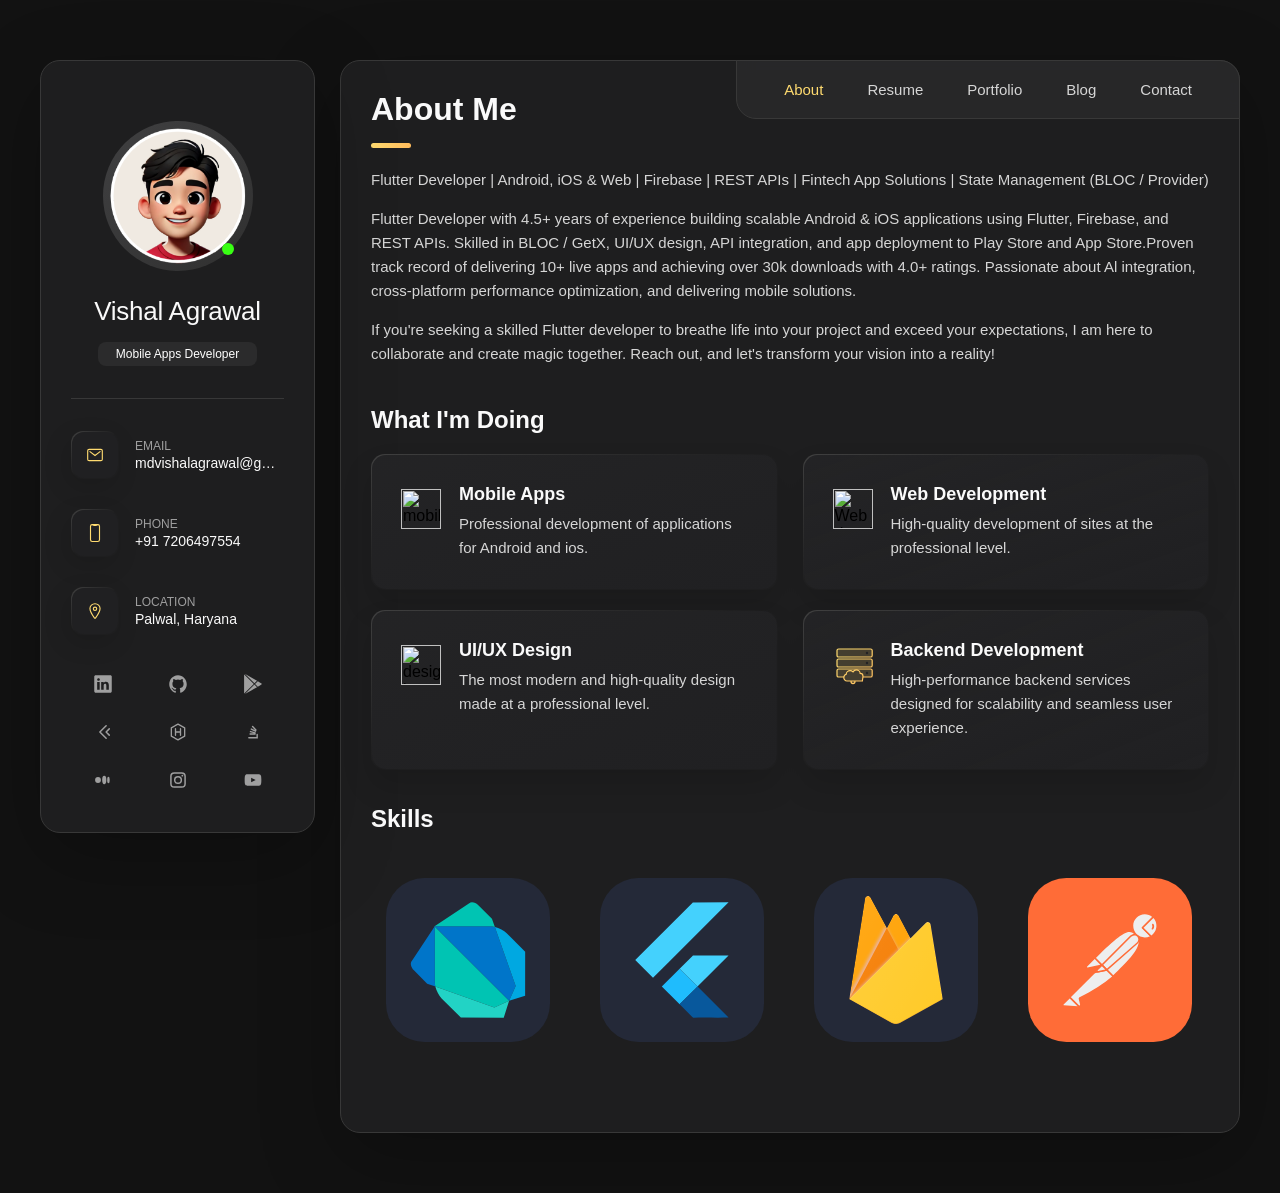
==== index.html @ 82862897 "first commit" ====
<html lang="en">
   <head>
      <meta charset="UTF-8">
      <link rel="icon" type="image/png" href="./assets/images/my-avatar.png">
      <meta name="viewport" content="width=device-width, initial-scale=1.0">
      <title>Aakash's Personal Portfolio</title>
      <script type="module" crossorigin="" src="./assets/index-DvMZjxsJ.js"></script>
      <link rel="stylesheet" crossorigin="" href="./assets/index-D-4-gm_i.css">
   </head>
   <body>
      <div id="app">
         <main>
            <aside class="sidebar " data-sidebar="true">
               <div class="sidebar-info">
                  <a href="/assets/images/vishu.png" target="_blank" rel="noopener noreferrer" title="Click me!">
                     <figure class="avatar-box"><img alt="Vishal Agrawal" width="80" src="/assets/images/my-avatar.png"><span class="active-status" title="Available for work!"></span></figure>
                  </a>
                  <div class="info-content">
                     <h1 class="name" title="Vishal Agrawal">Vishal Agrawal</h1>
                     <p class="title">Mobile Apps Developer</p>
                  </div>
                  <button class="info_more-btn" data-sidebar-btn="true">
                     <span>Show Contacts</span>
                     <svg stroke="currentColor" fill="currentColor" stroke-width="0" viewBox="0 0 512 512" height="1em" width="1em" xmlns="http://www.w3.org/2000/svg">
                        <path fill="none" stroke-linecap="round" stroke-linejoin="round" stroke-width="48" d="m112 184 144 144 144-144"></path>
                     </svg>
                  </button>
               </div>
               <div class="sidebar-info_more">
                  <div class="separator"></div>
                  <ul class="contacts-list">
                     <li class="contact-item">
                        <div class="icon-box">
                           <svg stroke="currentColor" fill="currentColor" stroke-width="0" viewBox="0 0 512 512" height="1em" width="1em" xmlns="http://www.w3.org/2000/svg">
                              <rect width="416" height="320" x="48" y="96" fill="none" stroke-linecap="round" stroke-linejoin="round" stroke-width="32" rx="40" ry="40"></rect>
                              <path fill="none" stroke-linecap="round" stroke-linejoin="round" stroke-width="32" d="m112 160 144 112 144-112"></path>
                           </svg>
                        </div>
                        <div class="contact-info">
                           <p class="contact-title">Email</p>
                           <a href="mailto:mdvishalagrawal@gmail.com" class="contact-link">mdvishalagrawal@gmail.com</a>
                        </div>
                     </li>
                     <li class="contact-item">
                        <div class="icon-box">
                           <svg stroke="currentColor" fill="currentColor" stroke-width="0" viewBox="0 0 512 512" height="1em" width="1em" xmlns="http://www.w3.org/2000/svg">
                              <rect width="256" height="480" x="128" y="16" fill="none" stroke-linecap="round" stroke-linejoin="round" stroke-width="32" rx="48" ry="48"></rect>
                              <path fill="none" stroke-linecap="round" stroke-linejoin="round" stroke-width="32" d="M176 16h24a8 8 0 0 1 8 8h0a16 16 0 0 0 16 16h64a16 16 0 0 0 16-16h0a8 8 0 0 1 8-8h24"></path>
                           </svg>
                        </div>
                        <div class="contact-info">
                           <p class="contact-title">Phone</p>
                           <a href="https://wa.me/917206497554" target="_blank" class="contact-link">+91 7206497554</a>
                        </div>
                     </li>
                     <li class="contact-item">
                        <div class="icon-box">
                           <svg stroke="currentColor" fill="currentColor" stroke-width="0" viewBox="0 0 512 512" height="1em" width="1em" xmlns="http://www.w3.org/2000/svg">
                              <path fill="none" stroke-linecap="round" stroke-linejoin="round" stroke-width="32" d="M256 48c-79.5 0-144 61.39-144 137 0 87 96 224.87 131.25 272.49a15.77 15.77 0 0 0 25.5 0C304 409.89 400 272.07 400 185c0-75.61-64.5-137-144-137z"></path>
                              <circle cx="256" cy="192" r="48" fill="none" stroke-linecap="round" stroke-linejoin="round" stroke-width="32"></circle>
                           </svg>
                        </div>
                        <div class="contact-info">
                           <p class="contact-title">Location</p>
                           <a href="https://www.google.com/maps/place/Palwal,+Haryana" target="_blank" class="contact-link">Palwal, Haryana</a>
                        </div>
                     </li>
                  </ul>
                  <div class="separator"></div>
                  <ul class="social-list">
                     <li class="social-item">
                        <a href="https://www.linkedin.com/in/vishalagrawal246/" target="_blank" class="social-link" aria-label="LinkedIn">
                           <svg stroke="currentColor" fill="currentColor" stroke-width="0" viewBox="0 0 512 512" height="1em" width="1em" xmlns="http://www.w3.org/2000/svg">
                              <path d="M444.17 32H70.28C49.85 32 32 46.7 32 66.89v374.72C32 461.91 49.85 480 70.28 480h373.78c20.54 0 35.94-18.21 35.94-38.39V66.89C480.12 46.7 464.6 32 444.17 32zm-273.3 373.43h-64.18V205.88h64.18zM141 175.54h-.46c-20.54 0-33.84-15.29-33.84-34.43 0-19.49 13.65-34.42 34.65-34.42s33.85 14.82 34.31 34.42c-.01 19.14-13.31 34.43-34.66 34.43zm264.43 229.89h-64.18V296.32c0-26.14-9.34-44-32.56-44-17.74 0-28.24 12-32.91 23.69-1.75 4.2-2.22 9.92-2.22 15.76v113.66h-64.18V205.88h64.18v27.77c9.34-13.3 23.93-32.44 57.88-32.44 42.13 0 74 27.77 74 87.64z"></path>
                           </svg>
                        </a>
                     </li>
                     <li class="social-item">
                        <a href="https://github.com/vishalagrawal246" target="_blank" class="social-link" aria-label="GitHub">
                           <svg stroke="currentColor" fill="currentColor" stroke-width="0" viewBox="0 0 512 512" height="1em" width="1em" xmlns="http://www.w3.org/2000/svg">
                              <path d="M256 32C132.3 32 32 134.9 32 261.7c0 101.5 64.2 187.5 153.2 217.9a17.56 17.56 0 0 0 3.8.4c8.3 0 11.5-6.1 11.5-11.4 0-5.5-.2-19.9-.3-39.1a102.4 102.4 0 0 1-22.6 2.7c-43.1 0-52.9-33.5-52.9-33.5-10.2-26.5-24.9-33.6-24.9-33.6-19.5-13.7-.1-14.1 1.4-14.1h.1c22.5 2 34.3 23.8 34.3 23.8 11.2 19.6 26.2 25.1 39.6 25.1a63 63 0 0 0 25.6-6c2-14.8 7.8-24.9 14.2-30.7-49.7-5.8-102-25.5-102-113.5 0-25.1 8.7-45.6 23-61.6-2.3-5.8-10-29.2 2.2-60.8a18.64 18.64 0 0 1 5-.5c8.1 0 26.4 3.1 56.6 24.1a208.21 208.21 0 0 1 112.2 0c30.2-21 48.5-24.1 56.6-24.1a18.64 18.64 0 0 1 5 .5c12.2 31.6 4.5 55 2.2 60.8 14.3 16.1 23 36.6 23 61.6 0 88.2-52.4 107.6-102.3 113.3 8 7.1 15.2 21.1 15.2 42.5 0 30.7-.3 55.5-.3 63 0 5.4 3.1 11.5 11.4 11.5a19.35 19.35 0 0 0 4-.4C415.9 449.2 480 363.1 480 261.7 480 134.9 379.7 32 256 32z"></path>
                           </svg>
                        </a>
                     </li>
                     <li class="social-item">
                        <a href="https://play.google.com/store/apps/dev?id=5155303935666217732" target="_blank" class="social-link" aria-label="Play Console">
                           <svg stroke="currentColor" fill="currentColor" stroke-width="0" viewBox="5 2 41 46" height="1em" width="1em" xmlns="http://www.w3.org/2000/svg">
                              <path d="M 7.125 2 L 28.78125 23.5 L 34.71875 17.5625 L 8.46875 2.40625 C 8.03125 2.152344 7.5625 2.011719 7.125 2 Z M 5.3125 3 C 5.117188 3.347656 5 3.757813 5 4.21875 L 5 46 C 5 46.335938 5.070313 46.636719 5.1875 46.90625 L 27.34375 24.90625 Z M 36.53125 18.59375 L 30.1875 24.90625 L 36.53125 31.1875 L 44.28125 26.75 C 45.382813 26.113281 45.539063 25.304688 45.53125 24.875 C 45.519531 24.164063 45.070313 23.5 44.3125 23.09375 C 43.652344 22.738281 38.75 19.882813 36.53125 18.59375 Z M 28.78125 26.3125 L 6.9375 47.96875 C 7.300781 47.949219 7.695313 47.871094 8.0625 47.65625 C 8.917969 47.160156 26.21875 37.15625 26.21875 37.15625 L 34.75 32.25 Z"></path>
                           </svg>
                        </a>
                     </li>
                     <li class="social-item">
                        <a href="https://leetcode.com/u/kaka1996/" target="_blank" class="social-link" aria-label="LeetCode">
                           <svg stroke="currentColor" fill="none" stroke-width="1.8" viewBox="0 0 24 24" height="1em" width="1em" xmlns="http://www.w3.org/2000/svg">
                              <path d="M15.75 4.5 8.25 12l7.5 7.5" stroke-linecap="round" stroke-linejoin="round"></path>
                              <path d="M19.5 8.25 15.75 12l3.75 3.75" stroke-linecap="round" stroke-linejoin="round"></path>
                           </svg>
                        </a>
                     </li>
                     <li class="social-item">
                        <a href="https://www.hackerrank.com/profile/kaka1996" target="_blank" class="social-link" aria-label="HackerRank">
                           <svg stroke="currentColor" fill="none" stroke-width="1.6" viewBox="0 0 24 24" height="1em" width="1em" xmlns="http://www.w3.org/2000/svg">
                              <path d="M12 2.5 4 7v10l8 4.5 8-4.5V7L12 2.5Z" stroke-linejoin="round"></path>
                              <path d="M9 8v8M15 8v8M9 12h6" stroke-linecap="round"></path>
                           </svg>
                        </a>
                     </li>
                     <li class="social-item">
                        <a href="https://stackoverflow.com/users/9194671/vishal-agrawal" target="_blank" class="social-link" aria-label="Stack Overflow">
                           <svg stroke="currentColor" fill="none" stroke-width="1.7" viewBox="0 0 24 24" height="1em" width="1em" xmlns="http://www.w3.org/2000/svg">
                              <path d="M7 19h10v-4M8.5 14.5h6M9 11.5l5.5 1.5M10 8.5l5 2.5M11.5 5.5l4 4" stroke-linecap="round"></path>
                           </svg>
                        </a>
                     </li>
                     <li class="social-item">
                        <a href="https://medium.com/@vishuapps" target="_blank" class="social-link" aria-label="Medium">
                           <svg stroke="currentColor" fill="currentColor" stroke-width="0" viewBox="0 0 24 24" height="1em" width="1em" xmlns="http://www.w3.org/2000/svg">
                              <circle cx="6" cy="12" r="3.5"></circle>
                              <ellipse cx="13.5" cy="12" rx="2.5" ry="5"></ellipse>
                              <ellipse cx="18.5" cy="12" rx="1.5" ry="4"></ellipse>
                           </svg>
                        </a>
                     </li>
                     <li class="social-item">
                        <a href="https://www.instagram.com/vishu_apps/" target="_blank" class="social-link" aria-label="Instagram">
                           <svg stroke="currentColor" fill="none" stroke-width="1.8" viewBox="0 0 24 24" height="1em" width="1em" xmlns="http://www.w3.org/2000/svg">
                              <rect x="3.5" y="3.5" width="17" height="17" rx="4"></rect>
                              <circle cx="12" cy="12" r="4"></circle>
                              <circle cx="17.2" cy="6.8" r="1.1" fill="currentColor" stroke="none"></circle>
                           </svg>
                        </a>
                     </li>
                     <li class="social-item">
                        <a href="https://www.youtube.com/@vishuapps" target="_blank" class="social-link" aria-label="YouTube">
                           <svg stroke="currentColor" fill="currentColor" stroke-width="0" viewBox="0 0 24 24" height="1em" width="1em" xmlns="http://www.w3.org/2000/svg">
                              <path d="M21.8 8s-.2-1.4-.8-2c-.8-.8-1.7-.8-2.1-.9C15.6 5 12 5 12 5s-3.6 0-6.9.1c-.4 0-1.3.1-2.1.9-.6.6-.8 2-.8 2S2 9.6 2 11.2v1.6C2 14.4 2.2 16 2.2 16s.2 1.4.8 2c.8.8 1.9.8 2.4.9 1.7.2 6.6.1 6.6.1s3.6 0 6.9-.1c.4 0 1.3-.1 2.1-.9.6-.6.8-2 .8-2s.2-1.6.2-3.2v-1.6C22 9.6 21.8 8 21.8 8zM9.75 14.7V9.3l5.5 2.7-5.5 2.7z"></path>
                           </svg>
                        </a>
                     </li>
                  </ul>
                  
               </div>
            </aside>
            <div class="main-content">
               <nav class="navbar">
                  <ul class="navbar-list">
                     <li class="navbar-item"><button class="navbar-link active" data-nav-link="true">About</button></li>
                     <li class="navbar-item"><button class="navbar-link " data-nav-link="true">Resume</button></li>
                     <li class="navbar-item"><button class="navbar-link " data-nav-link="true">Portfolio</button></li>
                     <li class="navbar-item"><button class="navbar-link " data-nav-link="true">Blog</button></li>
                     <li class="navbar-item"><button class="navbar-link " data-nav-link="true">Contact</button></li>
                  </ul>
               </nav>
               <article class="about active" data-page="about">
                  <header>
                     <h2 class="h2 article-title">About me</h2>
                  </header>
                  <section class="about-text">
                     <p>Flutter Developer | Android, iOS & Web | Firebase | REST APIs | Fintech App Solutions | State Management (BLOC / Provider)</p>
                     <p>Flutter Developer with 4.5+ years of experience building scalable Android & iOS applications using Flutter, Firebase, and REST APIs. Skilled in BLOC / GetX, UI/UX design, API integration, and app deployment to Play Store and App Store.Proven track record of delivering 10+ live apps and achieving over 30k downloads with 4.0+ ratings. Passionate about Al integration, cross-platform performance optimization, and delivering mobile solutions.</p>
                     <p>If you're seeking a skilled Flutter developer to breathe life into your project and exceed your expectations, I am here to collaborate and create magic together. Reach out, and let's transform your vision into a reality!</p>
                  </section>
                  <section class="service">
                     <h3 class="h3 service-title">What i'm doing</h3>
                     <ul class="service-list">
                        <li class="service-item">
                           <div class="service-icon-box"><img alt="mobile app icon" width="40" src="/assets/images/icon-app.svg"></div>
                           <div class="service-content-box">
                              <h4 class="h4 service-item-title">Mobile Apps</h4>
                              <p class="service-item-text">Professional development of applications for Android and ios.</p>
                           </div>
                        </li>
                        <li class="service-item">
                           <div class="service-icon-box"><img alt="Web development icon" width="40" src="/assets/images/icon-dev.svg"></div>
                           <div class="service-content-box">
                              <h4 class="h4 service-item-title">Web development</h4>
                              <p class="service-item-text">High-quality development of sites at the professional level.</p>
                           </div>
                        </li>
                        <li class="service-item">
                           <div class="service-icon-box"><img alt="design icon" width="40" src="/assets/images/icon-design.svg"></div>
                           <div class="service-content-box">
                              <h4 class="h4 service-item-title">UI/UX Design</h4>
                              <p class="service-item-text">The most modern and high-quality design made at a professional level.</p>
                           </div>
                        </li>
                        <li class="service-item">
                           <div class="service-icon-box"><img alt="camera icon" width="40" src="/assets/images/icon-backend.svg"></div>
                           <div class="service-content-box">
                              <h4 class="h4 service-item-title">Backend Development</h4>
                              <p class="service-item-text">High-performance backend services designed for scalability and seamless user experience.</p>
                           </div>
                        </li>
                     </ul>
                  </section>
                  <section class="clients">
                     <h3 class="h3 clients-title">Skills</h3>
                     <ul class="clients-list has-scrollbar">
                        <li class="clients-item"><a href="https://dart.dev/" target="_blank"><img alt="client logo" src="/assets/skills/Dart.svg" style="filter: none;"></a></li>
                        <li class="clients-item"><a href="https://flutter.dev/" target="_blank"><img alt="client logo" src="/assets/skills/Flutter.svg"></a></li>
                        <li class="clients-item"><a href="https://firebase.google.com/" target="_blank"><img alt="client logo" src="/assets/skills/Firebase.svg"></a></li>
                        <li class="clients-item"><a href="https://www.postman.com/" target="_blank"><img alt="client logo" src="/assets/skills/Postman.svg"></a></li>
                        <li class="clients-item"><a href="https://www.figma.com/" target="_blank"><img alt="client logo" src="/assets/skills/Figma.svg"></a></li>
                        <li class="clients-item"><a href="https://developer.android.com/studio" target="_blank"><img alt="client logo" src="/assets/skills/AndroidStudio.svg"></a></li>
                        <li class="clients-item"><a href="https://developer.apple.com/xcode/" target="_blank"><img alt="client logo" src="/assets/skills/Xcode.svg"></a></li>
                     </ul>
                  </section>
               </article>
               <article class="resume " data-page="resume">
                  <header>
                     <h2 class="h2 article-title">Resume</h2>
                  </header>
                  <section class="timeline">
                     <div class="title-wrapper">
                        <div class="icon-box">
                           <svg stroke="currentColor" fill="currentColor" stroke-width="0" viewBox="0 0 512 512" height="1em" width="1em" xmlns="http://www.w3.org/2000/svg">
                              <path fill="none" stroke-linecap="round" stroke-linejoin="round" stroke-width="32" d="M256 160c16-63.16 76.43-95.41 208-96a15.94 15.94 0 0 1 16 16v288a16 16 0 0 1-16 16c-128 0-177.45 25.81-208 64-30.37-38-80-64-208-64-9.88 0-16-8.05-16-17.93V80a15.94 15.94 0 0 1 16-16c131.57.59 192 32.84 208 96zm0 0v288"></path>
                           </svg>
                        </div>
                        <h3 class="h3">Education</h3>
                     </div>
                     <ol class="timeline-list">
                        <li class="timeline-item">
                           <h4 class="h4 timeline-item-title">Nihareeka College of Management and Information Technology</h4>
                           <p class="timeline-text">Bachelor of Science in Computer Science and Information Technology (B.Sc. CSIT)</p>
                           <span>2017 — 2021</span>
                        </li>
                        <li class="timeline-item">
                           <h4 class="h4 timeline-item-title">Greenland International College</h4>
                           <p class="timeline-text">+2 Science</p>
                           <span>2015 — 2017</span>
                        </li>
                     </ol>
                  </section>
                  <section class="timeline">
                     <div class="title-wrapper">
                        <div class="icon-box">
                           <svg stroke="currentColor" fill="currentColor" stroke-width="0" viewBox="0 0 512 512" height="1em" width="1em" xmlns="http://www.w3.org/2000/svg">
                              <path fill="none" stroke-linecap="round" stroke-linejoin="round" stroke-width="32" d="M256 160c16-63.16 76.43-95.41 208-96a15.94 15.94 0 0 1 16 16v288a16 16 0 0 1-16 16c-128 0-177.45 25.81-208 64-30.37-38-80-64-208-64-9.88 0-16-8.05-16-17.93V80a15.94 15.94 0 0 1 16-16c131.57.59 192 32.84 208 96zm0 0v288"></path>
                           </svg>
                        </div>
                        <h3 class="h3">Experience</h3>
                     </div>
                     <ol class="timeline-list">
                        <li class="timeline-item">
                           <h4 class="h4 timeline-item-title">Flutter Developer</h4>
                           <p class="timeline-text">Adzen Tech Pvt. Ltd</p>
                           <span data-start-date="2025-02-01" data-end-date="present">Feb, 2025 — Present &nbsp; • <span class="duration">1 yr 1 mo</span></span>
                           <p class="timeline-text"><i>Palwal, Haryana</i></p>
                           <ul class="timeline-text">
                              <li>Responsible for designing and developing mobile applications using Flutter.</li>
                           </ul>
                        </li>
                        <li class="timeline-item">
                           <h4 class="h4 timeline-item-title">Mid-Level Flutter Developer</h4>
                           <p class="timeline-text">Tokma Technologies</p>
                           <span data-start-date="2024-08-01" data-end-date="2025-02-01">Aug, 2024 — Feb, 2025 &nbsp; • <span class="duration">6 mo</span></span>
                           <p class="timeline-text"><i>Palwal, Haryana</i></p>
                           <ul class="timeline-text">
                              <li>Developed new features and implemented UI designs into code using Flutter.</li>
                              <li>Designed and created custom e-form features including scrolling features and data entries.</li>
                              <li>Integrated Google and Facebook sign-in for user authentication.</li>
                              <li>Designed dynamic functionalities using the BLOC design pattern.</li>
                              <li>Integrated APIs for seamless data communication and backend functionality.</li>
                              <li>Implemented payment gateway integration like Khalti for secure transactions.</li>
                              <li>Collaborated with other developers and backend team to deliver features.</li>
                              <li>Participated in team meetings to discuss new features and project updates.</li>
                              <li>Ensured smooth functionality and user-friendly experiences throughout the app.</li>
                              <li>Performed code review and deployed the app in Playstore and Appstore.</li>
                           </ul>
                        </li>
                        <li class="timeline-item">
                           <h4 class="h4 timeline-item-title">Flutter Developer</h4>
                           <p class="timeline-text">Inflancer Technology</p>
                           <span data-start-date="2022-10-01" data-end-date="2024-08-01">Oct, 2022 — Aug, 2024 &nbsp; • <span class="duration">1 yr 10 mo</span></span>
                           <p class="timeline-text"><i>Palwal, Haryana</i></p>
                           <ul class="timeline-text">
                              <li>Developed new features and transformed UI designs into fully functional user interfaces.</li>
                              <li>Integrated payment solution like eSewa, for secure and seamless transactions.</li>
                              <li>Optimized application performance to ensure a smooth and engaging user experience.</li>
                              <li>Supported other team members initiatives by developing solutions to common problems and sharing those solutions.</li>
                              <li>Identified and resolved bugs, improving app stability and performance.</li>
                              <li>Wrote clean, maintainable, and testable code following best practices.</li>
                              <li>Utilization of latest version of support libraries to ensure backend compatibility.</li>
                              <li>Integrated payment solution like eSewa, for secure and seamless transactions.</li>
                              <li>Collaborated with backend developers, designers, and cross-functional teams to deliver scalable, high-quality solutions.</li>
                              <li>Performed code review and deployed the app in Playstore and Appstore.</li>
                           </ul>
                        </li>
                        <li class="timeline-item">
                           <h4 class="h4 timeline-item-title">Flutter Developer Intern</h4>
                           <p class="timeline-text">YAJ Tech Pvt. Ltd</p>
                           <span data-start-date="2022-05-01" data-end-date="2022-09-01">May, 2022 — Sep, 2022 &nbsp; • <span class="duration">4 mo</span></span>
                           <p class="timeline-text"><i>Palwal, Haryana</i></p>
                           <ul class="timeline-text">
                              <li>Assisted in developing and maintaining Flutter applications, ensuring seamless functionality and user-friendly interfaces.</li>
                              <li>Supported the implementation of visually appealing UI designs that aligned with client requirements and design principles.</li>
                              <li>Collaborated with cross-functional teams, including back-end developers and designers, to deliver efficient, high-quality, and scalable solutions.</li>
                              <li>Gained hands-on experience in debugging, troubleshooting, and refining app features to improve user experience.</li>
                           </ul>
                        </li>
                     </ol>
                  </section>
                  <button class="form-btn" type="button" data-form-btn="true">
                     <svg stroke="currentColor" fill="currentColor" stroke-width="0" viewBox="0 0 512 512" height="1em" width="1em" xmlns="http://www.w3.org/2000/svg">
                        <path fill="none" stroke-linejoin="round" stroke-width="32" d="M416 221.25V416a48 48 0 0 1-48 48H144a48 48 0 0 1-48-48V96a48 48 0 0 1 48-48h98.75a32 32 0 0 1 22.62 9.37l141.26 141.26a32 32 0 0 1 9.37 22.62z"></path>
                        <path fill="none" stroke-linecap="round" stroke-linejoin="round" stroke-width="32" d="M256 56v120a32 32 0 0 0 32 32h120m-232 80h160m-160 80h160"></path>
                     </svg>
                     <span>Download CV</span>
                  </button>
               </article>
               <article class="portfolio " data-page="portfolio">
                  <header>
                     <h2 class="h2 article-title">Portfolio</h2>
                  </header>
                  <section class="projects">
                     <ul class="filter-list">
                        <li class="filter-item"><button class="active" data-filter-btn="true">All</button></li>
                        <li class="filter-item"><button class="" data-filter-btn="true">Applications</button></li>
                        <li class="filter-item"><button class="" data-filter-btn="true">Web development</button></li>
                        <li class="filter-item"><button class="" data-filter-btn="true">UI/UX</button></li>
                     </ul>
                     <div class="filter-select-box">
                        <button class="filter-select " data-select="true">
                           <div class="select-value" data-selecct-value="true">Select category</div>
                           <div class="select-icon">
                              <svg stroke="currentColor" fill="currentColor" stroke-width="0" viewBox="0 0 512 512" height="1em" width="1em" xmlns="http://www.w3.org/2000/svg">
                                 <path fill="none" stroke-linecap="round" stroke-linejoin="round" stroke-width="48" d="m112 184 144 144 144-144"></path>
                              </svg>
                           </div>
                        </button>
                        <ul class="select-list">
                           <li class="select-item"><button data-select-item="true">All</button></li>
                           <li class="select-item"><button data-select-item="true">Applications</button></li>
                           <li class="select-item"><button data-select-item="true">Web development</button></li>
                           <li class="select-item"><button data-select-item="true">UI/UX</button></li>
                        </ul>
                     </div>
                     <ul class="project-list">
                        <li class="project-item active">
                           <a href="https://nagarikapp.gov.np/" target="_blank" rel="noreferrer">
                              <figure class="project-img">
                                 <div class="project-item-icon-box">
                                    <svg stroke="currentColor" fill="currentColor" stroke-width="0" viewBox="0 0 512 512" height="1em" width="1em" xmlns="http://www.w3.org/2000/svg">
                                       <path fill="none" stroke-linecap="round" stroke-linejoin="round" stroke-width="32" d="M255.66 112c-77.94 0-157.89 45.11-220.83 135.33a16 16 0 0 0-.27 17.77C82.92 340.8 161.8 400 255.66 400c92.84 0 173.34-59.38 221.79-135.25a16.14 16.14 0 0 0 0-17.47C428.89 172.28 347.8 112 255.66 112z"></path>
                                       <circle cx="256" cy="256" r="80" fill="none" stroke-miterlimit="10" stroke-width="32"></circle>
                                    </svg>
                                 </div>
                                 <img alt="Nagarik App" loading="lazy" src="/assets/projects/nagarikapp.png">
                              </figure>
                              <h3 class="project-title">Nagarik App</h3>
                              <p class="project-category">Applications</p>
                           </a>
                        </li>
                        <li class="project-item active">
                           <a href="https://www.ambition.guru/" target="_blank" rel="noreferrer">
                              <figure class="project-img">
                                 <div class="project-item-icon-box">
                                    <svg stroke="currentColor" fill="currentColor" stroke-width="0" viewBox="0 0 512 512" height="1em" width="1em" xmlns="http://www.w3.org/2000/svg">
                                       <path fill="none" stroke-linecap="round" stroke-linejoin="round" stroke-width="32" d="M255.66 112c-77.94 0-157.89 45.11-220.83 135.33a16 16 0 0 0-.27 17.77C82.92 340.8 161.8 400 255.66 400c92.84 0 173.34-59.38 221.79-135.25a16.14 16.14 0 0 0 0-17.47C428.89 172.28 347.8 112 255.66 112z"></path>
                                       <circle cx="256" cy="256" r="80" fill="none" stroke-miterlimit="10" stroke-width="32"></circle>
                                    </svg>
                                 </div>
                                 <img alt="Ambition Guru" loading="lazy" src="/assets/projects/ambitionguru.png">
                              </figure>
                              <h3 class="project-title">Ambition Guru</h3>
                              <p class="project-category">Applications</p>
                           </a>
                        </li>
                        <li class="project-item active">
                           <a href="https://play.google.com/store/apps/details?id=com.onewinme.sociair" target="_blank" rel="noreferrer">
                              <figure class="project-img">
                                 <div class="project-item-icon-box">
                                    <svg stroke="currentColor" fill="currentColor" stroke-width="0" viewBox="0 0 512 512" height="1em" width="1em" xmlns="http://www.w3.org/2000/svg">
                                       <path fill="none" stroke-linecap="round" stroke-linejoin="round" stroke-width="32" d="M255.66 112c-77.94 0-157.89 45.11-220.83 135.33a16 16 0 0 0-.27 17.77C82.92 340.8 161.8 400 255.66 400c92.84 0 173.34-59.38 221.79-135.25a16.14 16.14 0 0 0 0-17.47C428.89 172.28 347.8 112 255.66 112z"></path>
                                       <circle cx="256" cy="256" r="80" fill="none" stroke-miterlimit="10" stroke-width="32"></circle>
                                    </svg>
                                 </div>
                                 <img alt="Sociair" loading="lazy" src="/assets/projects/sociair.png">
                              </figure>
                              <h3 class="project-title">Sociair</h3>
                              <p class="project-category">Applications</p>
                           </a>
                        </li>
                        <li class="project-item active">
                           <a href="https://tokma.ai/" target="_blank" rel="noreferrer">
                              <figure class="project-img">
                                 <div class="project-item-icon-box">
                                    <svg stroke="currentColor" fill="currentColor" stroke-width="0" viewBox="0 0 512 512" height="1em" width="1em" xmlns="http://www.w3.org/2000/svg">
                                       <path fill="none" stroke-linecap="round" stroke-linejoin="round" stroke-width="32" d="M255.66 112c-77.94 0-157.89 45.11-220.83 135.33a16 16 0 0 0-.27 17.77C82.92 340.8 161.8 400 255.66 400c92.84 0 173.34-59.38 221.79-135.25a16.14 16.14 0 0 0 0-17.47C428.89 172.28 347.8 112 255.66 112z"></path>
                                       <circle cx="256" cy="256" r="80" fill="none" stroke-miterlimit="10" stroke-width="32"></circle>
                                    </svg>
                                 </div>
                                 <img alt="Tokma" loading="lazy" src="/assets/projects/tokma.png">
                              </figure>
                              <h3 class="project-title">Tokma</h3>
                              <p class="project-category">Applications</p>
                           </a>
                        </li>
                        <li class="project-item active">
                           <a href="https://play.google.com/store/apps/details?id=com.inflancer.saara" target="_blank" rel="noreferrer">
                              <figure class="project-img">
                                 <div class="project-item-icon-box">
                                    <svg stroke="currentColor" fill="currentColor" stroke-width="0" viewBox="0 0 512 512" height="1em" width="1em" xmlns="http://www.w3.org/2000/svg">
                                       <path fill="none" stroke-linecap="round" stroke-linejoin="round" stroke-width="32" d="M255.66 112c-77.94 0-157.89 45.11-220.83 135.33a16 16 0 0 0-.27 17.77C82.92 340.8 161.8 400 255.66 400c92.84 0 173.34-59.38 221.79-135.25a16.14 16.14 0 0 0 0-17.47C428.89 172.28 347.8 112 255.66 112z"></path>
                                       <circle cx="256" cy="256" r="80" fill="none" stroke-miterlimit="10" stroke-width="32"></circle>
                                    </svg>
                                 </div>
                                 <img alt="Saara" loading="lazy" src="/assets/projects/saara.png">
                              </figure>
                              <h3 class="project-title">Saara</h3>
                              <p class="project-category">Applications</p>
                           </a>
                        </li>
                        <li class="project-item active">
                           <a href="/assets/projects/ifood.png" target="_blank" rel="noreferrer">
                              <figure class="project-img">
                                 <div class="project-item-icon-box">
                                    <svg stroke="currentColor" fill="currentColor" stroke-width="0" viewBox="0 0 512 512" height="1em" width="1em" xmlns="http://www.w3.org/2000/svg">
                                       <path fill="none" stroke-linecap="round" stroke-linejoin="round" stroke-width="32" d="M255.66 112c-77.94 0-157.89 45.11-220.83 135.33a16 16 0 0 0-.27 17.77C82.92 340.8 161.8 400 255.66 400c92.84 0 173.34-59.38 221.79-135.25a16.14 16.14 0 0 0 0-17.47C428.89 172.28 347.8 112 255.66 112z"></path>
                                       <circle cx="256" cy="256" r="80" fill="none" stroke-miterlimit="10" stroke-width="32"></circle>
                                    </svg>
                                 </div>
                                 <img alt="ifood" loading="lazy" src="/assets/projects/ifood.png">
                              </figure>
                              <h3 class="project-title">ifood</h3>
                              <p class="project-category">Applications</p>
                           </a>
                        </li>
                        <li class="project-item active">
                           <a href="/assets/projects/merodate.png" target="_blank" rel="noreferrer">
                              <figure class="project-img">
                                 <div class="project-item-icon-box">
                                    <svg stroke="currentColor" fill="currentColor" stroke-width="0" viewBox="0 0 512 512" height="1em" width="1em" xmlns="http://www.w3.org/2000/svg">
                                       <path fill="none" stroke-linecap="round" stroke-linejoin="round" stroke-width="32" d="M255.66 112c-77.94 0-157.89 45.11-220.83 135.33a16 16 0 0 0-.27 17.77C82.92 340.8 161.8 400 255.66 400c92.84 0 173.34-59.38 221.79-135.25a16.14 16.14 0 0 0 0-17.47C428.89 172.28 347.8 112 255.66 112z"></path>
                                       <circle cx="256" cy="256" r="80" fill="none" stroke-miterlimit="10" stroke-width="32"></circle>
                                    </svg>
                                 </div>
                                 <img alt="MeroDate" loading="lazy" src="/assets/projects/merodate.png">
                              </figure>
                              <h3 class="project-title">MeroDate</h3>
                              <p class="project-category">Applications</p>
                           </a>
                        </li>
                        <li class="project-item active">
                           <a href="/assets/projects/weatherapp.png" target="_blank" rel="noreferrer">
                              <figure class="project-img">
                                 <div class="project-item-icon-box">
                                    <svg stroke="currentColor" fill="currentColor" stroke-width="0" viewBox="0 0 512 512" height="1em" width="1em" xmlns="http://www.w3.org/2000/svg">
                                       <path fill="none" stroke-linecap="round" stroke-linejoin="round" stroke-width="32" d="M255.66 112c-77.94 0-157.89 45.11-220.83 135.33a16 16 0 0 0-.27 17.77C82.92 340.8 161.8 400 255.66 400c92.84 0 173.34-59.38 221.79-135.25a16.14 16.14 0 0 0 0-17.47C428.89 172.28 347.8 112 255.66 112z"></path>
                                       <circle cx="256" cy="256" r="80" fill="none" stroke-miterlimit="10" stroke-width="32"></circle>
                                    </svg>
                                 </div>
                                 <img alt="Weather App" loading="lazy" src="/assets/projects/weatherapp.png">
                              </figure>
                              <h3 class="project-title">Weather App</h3>
                              <p class="project-category">Applications</p>
                           </a>
                        </li>
                        <li class="project-item active">
                           <a href="/assets/projects/music.png" target="_blank" rel="noreferrer">
                              <figure class="project-img">
                                 <div class="project-item-icon-box">
                                    <svg stroke="currentColor" fill="currentColor" stroke-width="0" viewBox="0 0 512 512" height="1em" width="1em" xmlns="http://www.w3.org/2000/svg">
                                       <path fill="none" stroke-linecap="round" stroke-linejoin="round" stroke-width="32" d="M255.66 112c-77.94 0-157.89 45.11-220.83 135.33a16 16 0 0 0-.27 17.77C82.92 340.8 161.8 400 255.66 400c92.84 0 173.34-59.38 221.79-135.25a16.14 16.14 0 0 0 0-17.47C428.89 172.28 347.8 112 255.66 112z"></path>
                                       <circle cx="256" cy="256" r="80" fill="none" stroke-miterlimit="10" stroke-width="32"></circle>
                                    </svg>
                                 </div>
                                 <img alt="Music App" loading="lazy" src="/assets/projects/music.png">
                              </figure>
                              <h3 class="project-title">Music App</h3>
                              <p class="project-category">Applications</p>
                           </a>
                        </li>
                        <li class="project-item active">
                           <a href="/assets/projects/movieapp.png" target="_blank" rel="noreferrer">
                              <figure class="project-img">
                                 <div class="project-item-icon-box">
                                    <svg stroke="currentColor" fill="currentColor" stroke-width="0" viewBox="0 0 512 512" height="1em" width="1em" xmlns="http://www.w3.org/2000/svg">
                                       <path fill="none" stroke-linecap="round" stroke-linejoin="round" stroke-width="32" d="M255.66 112c-77.94 0-157.89 45.11-220.83 135.33a16 16 0 0 0-.27 17.77C82.92 340.8 161.8 400 255.66 400c92.84 0 173.34-59.38 221.79-135.25a16.14 16.14 0 0 0 0-17.47C428.89 172.28 347.8 112 255.66 112z"></path>
                                       <circle cx="256" cy="256" r="80" fill="none" stroke-miterlimit="10" stroke-width="32"></circle>
                                    </svg>
                                 </div>
                                 <img alt="Movie App" loading="lazy" src="/assets/projects/movieapp.png">
                              </figure>
                              <h3 class="project-title">Movie App</h3>
                              <p class="project-category">Applications</p>
                           </a>
                        </li>
                        <li class="project-item active">
                           <a href="https://github-user-ruby-kappa.vercel.app/" target="_blank" rel="noreferrer">
                              <figure class="project-img">
                                 <div class="project-item-icon-box">
                                    <svg stroke="currentColor" fill="currentColor" stroke-width="0" viewBox="0 0 512 512" height="1em" width="1em" xmlns="http://www.w3.org/2000/svg">
                                       <path fill="none" stroke-linecap="round" stroke-linejoin="round" stroke-width="32" d="M255.66 112c-77.94 0-157.89 45.11-220.83 135.33a16 16 0 0 0-.27 17.77C82.92 340.8 161.8 400 255.66 400c92.84 0 173.34-59.38 221.79-135.25a16.14 16.14 0 0 0 0-17.47C428.89 172.28 347.8 112 255.66 112z"></path>
                                       <circle cx="256" cy="256" r="80" fill="none" stroke-miterlimit="10" stroke-width="32"></circle>
                                    </svg>
                                 </div>
                                 <img alt="GitHub users search App" loading="lazy" src="/assets/projects/github_user.png">
                              </figure>
                              <h3 class="project-title">GitHub users search App</h3>
                              <p class="project-category">Web development</p>
                           </a>
                        </li>
                        <li class="project-item active">
                           <a href="https://carzone-seven.vercel.app/" target="_blank" rel="noreferrer">
                              <figure class="project-img">
                                 <div class="project-item-icon-box">
                                    <svg stroke="currentColor" fill="currentColor" stroke-width="0" viewBox="0 0 512 512" height="1em" width="1em" xmlns="http://www.w3.org/2000/svg">
                                       <path fill="none" stroke-linecap="round" stroke-linejoin="round" stroke-width="32" d="M255.66 112c-77.94 0-157.89 45.11-220.83 135.33a16 16 0 0 0-.27 17.77C82.92 340.8 161.8 400 255.66 400c92.84 0 173.34-59.38 221.79-135.25a16.14 16.14 0 0 0 0-17.47C428.89 172.28 347.8 112 255.66 112z"></path>
                                       <circle cx="256" cy="256" r="80" fill="none" stroke-miterlimit="10" stroke-width="32"></circle>
                                    </svg>
                                 </div>
                                 <img alt="Car Zone" loading="lazy" src="/assets/projects/carzone.png">
                              </figure>
                              <h3 class="project-title">Car Zone</h3>
                              <p class="project-category">Web development</p>
                           </a>
                        </li>
                        <li class="project-item active">
                           <a href="https://movfix-bay.vercel.app/" target="_blank" rel="noreferrer">
                              <figure class="project-img">
                                 <div class="project-item-icon-box">
                                    <svg stroke="currentColor" fill="currentColor" stroke-width="0" viewBox="0 0 512 512" height="1em" width="1em" xmlns="http://www.w3.org/2000/svg">
                                       <path fill="none" stroke-linecap="round" stroke-linejoin="round" stroke-width="32" d="M255.66 112c-77.94 0-157.89 45.11-220.83 135.33a16 16 0 0 0-.27 17.77C82.92 340.8 161.8 400 255.66 400c92.84 0 173.34-59.38 221.79-135.25a16.14 16.14 0 0 0 0-17.47C428.89 172.28 347.8 112 255.66 112z"></path>
                                       <circle cx="256" cy="256" r="80" fill="none" stroke-miterlimit="10" stroke-width="32"></circle>
                                    </svg>
                                 </div>
                                 <img alt="Movfix" loading="lazy" src="/assets/projects/movfix.png">
                              </figure>
                              <h3 class="project-title">Movfix</h3>
                              <p class="project-category">Web development</p>
                           </a>
                        </li>
                        <li class="project-item active">
                           <a href="https://fitness-zone-xi.vercel.app/" target="_blank" rel="noreferrer">
                              <figure class="project-img">
                                 <div class="project-item-icon-box">
                                    <svg stroke="currentColor" fill="currentColor" stroke-width="0" viewBox="0 0 512 512" height="1em" width="1em" xmlns="http://www.w3.org/2000/svg">
                                       <path fill="none" stroke-linecap="round" stroke-linejoin="round" stroke-width="32" d="M255.66 112c-77.94 0-157.89 45.11-220.83 135.33a16 16 0 0 0-.27 17.77C82.92 340.8 161.8 400 255.66 400c92.84 0 173.34-59.38 221.79-135.25a16.14 16.14 0 0 0 0-17.47C428.89 172.28 347.8 112 255.66 112z"></path>
                                       <circle cx="256" cy="256" r="80" fill="none" stroke-miterlimit="10" stroke-width="32"></circle>
                                    </svg>
                                 </div>
                                 <img alt="Fitness Zone" loading="lazy" src="/assets/projects/fitness_zone.png">
                              </figure>
                              <h3 class="project-title">Fitness Zone</h3>
                              <p class="project-category">Web development</p>
                           </a>
                        </li>
                        <li class="project-item active">
                           <a href="https://aakashx58.github.io/Ecommerce_website/" target="_blank" rel="noreferrer">
                              <figure class="project-img">
                                 <div class="project-item-icon-box">
                                    <svg stroke="currentColor" fill="currentColor" stroke-width="0" viewBox="0 0 512 512" height="1em" width="1em" xmlns="http://www.w3.org/2000/svg">
                                       <path fill="none" stroke-linecap="round" stroke-linejoin="round" stroke-width="32" d="M255.66 112c-77.94 0-157.89 45.11-220.83 135.33a16 16 0 0 0-.27 17.77C82.92 340.8 161.8 400 255.66 400c92.84 0 173.34-59.38 221.79-135.25a16.14 16.14 0 0 0 0-17.47C428.89 172.28 347.8 112 255.66 112z"></path>
                                       <circle cx="256" cy="256" r="80" fill="none" stroke-miterlimit="10" stroke-width="32"></circle>
                                    </svg>
                                 </div>
                                 <img alt="E-Commerce" loading="lazy" src="/assets/projects/ecommerce.png">
                              </figure>
                              <h3 class="project-title">E-Commerce</h3>
                              <p class="project-category">Web development</p>
                           </a>
                        </li>
                        <li class="project-item active">
                           <a href="https://netflix-clone-olive-chi.vercel.app/" target="_blank" rel="noreferrer">
                              <figure class="project-img">
                                 <div class="project-item-icon-box">
                                    <svg stroke="currentColor" fill="currentColor" stroke-width="0" viewBox="0 0 512 512" height="1em" width="1em" xmlns="http://www.w3.org/2000/svg">
                                       <path fill="none" stroke-linecap="round" stroke-linejoin="round" stroke-width="32" d="M255.66 112c-77.94 0-157.89 45.11-220.83 135.33a16 16 0 0 0-.27 17.77C82.92 340.8 161.8 400 255.66 400c92.84 0 173.34-59.38 221.79-135.25a16.14 16.14 0 0 0 0-17.47C428.89 172.28 347.8 112 255.66 112z"></path>
                                       <circle cx="256" cy="256" r="80" fill="none" stroke-miterlimit="10" stroke-width="32"></circle>
                                    </svg>
                                 </div>
                                 <img alt="Netflix Clone" loading="lazy" src="/assets/projects/netflix.png">
                              </figure>
                              <h3 class="project-title">Netflix Clone</h3>
                              <p class="project-category">Web development</p>
                           </a>
                        </li>
                        <li class="project-item active">
                           <a href="/assets/projects/houseman.png" target="_blank" rel="noreferrer">
                              <figure class="project-img">
                                 <div class="project-item-icon-box">
                                    <svg stroke="currentColor" fill="currentColor" stroke-width="0" viewBox="0 0 512 512" height="1em" width="1em" xmlns="http://www.w3.org/2000/svg">
                                       <path fill="none" stroke-linecap="round" stroke-linejoin="round" stroke-width="32" d="M255.66 112c-77.94 0-157.89 45.11-220.83 135.33a16 16 0 0 0-.27 17.77C82.92 340.8 161.8 400 255.66 400c92.84 0 173.34-59.38 221.79-135.25a16.14 16.14 0 0 0 0-17.47C428.89 172.28 347.8 112 255.66 112z"></path>
                                       <circle cx="256" cy="256" r="80" fill="none" stroke-miterlimit="10" stroke-width="32"></circle>
                                    </svg>
                                 </div>
                                 <img alt="Houseman" loading="lazy" src="/assets/projects/houseman.png">
                              </figure>
                              <h3 class="project-title">Houseman</h3>
                              <p class="project-category">UI/UX</p>
                           </a>
                        </li>
                     </ul>
                  </section>
               </article>
               <article class="blog " data-page="blog">
                  <header>
                     <h2 class="h2 article-title">Blog</h2>
                  </header>
                  <section class="blog-posts">
                     <ul class="blog-posts-list">
                        <li class="blog-post-item">
                           <a href="https://aakash58.hashnode.dev/flutter-vs-flock-exploring-the-new-fork-in-cross-platform-development" target="_blank">
                              <figure class="blog-banner-box"><img alt="Flutter vs. Flock: Cross-Platform Evaluation" loading="lazy" src="/assets/blogs/blog-2.png"></figure>
                              <div class="blog-content">
                                 <div class="blog-meta">
                                    <p class="blog-category">Blog</p>
                                    <span class="dot"></span><time datetime="2024-11-18">Nov 18, 2024</time>
                                 </div>
                                 <h3 class="h3 blog-item-title">Flutter vs. Flock: Cross-Platform Evaluation </h3>
                                 <p class="blog-text" style="overflow: hidden; display: -webkit-box; -webkit-box-orient: vertical;">Explore the differences between Flutter and Flock, a new fork focused on faster development and community-driven cross-platform app creation</p>
                              </div>
                           </a>
                        </li>
                        <li class="blog-post-item">
                           <a href="https://aakash58.hashnode.dev/the-future-of-cross-platform-apps-flutters-role-in-2024-and-beyond" target="_blank">
                              <figure class="blog-banner-box"><img alt="Flutter's Impact on Future Cross-Platform Apps" loading="lazy" src="/assets/blogs/blog-1.png"></figure>
                              <div class="blog-content">
                                 <div class="blog-meta">
                                    <p class="blog-category">Blog</p>
                                    <span class="dot"></span><time datetime="2024-11-13">Nov 13, 2024</time>
                                 </div>
                                 <h3 class="h3 blog-item-title">Flutter's Impact on Future Cross-Platform Apps </h3>
                                 <p class="blog-text" style="overflow: hidden; display: -webkit-box; -webkit-box-orient: vertical;">Explore Flutter's growing influence on cross-platform app development in 2024 and its future potential across mobile, web, and IoT devices</p>
                              </div>
                           </a>
                        </li>
                     </ul>
                  </section>
               </article>
               <article class="contact " data-page="contact">
                  <header>
                     <h2 class="h2 article-title">Contact</h2>
                  </header>
                  <section class="mapbox" data-mapbox="true">
                     <figure><iframe src="https://maps.google.com/maps?width=100%25&amp;height=600&amp;hl=en&amp;q=Palwal+(My%20Business%20Name)&amp;t=&amp;z=14&amp;ie=UTF8&amp;iwloc=B&amp;output=embed" width="400" height="300" loading="lazy" title="Google Map" style="filter: grayscale(0%);"></iframe></figure>
                  </section>
                  <section class="contact-form">
                     <h3 class="h3 form-title">Contact Form</h3>
                     <form class="form" data-form="true">
                        <div class="input-wrapper"><input class="form-input" placeholder="Full name" required="" data-form-input="true" type="text" value="" name="fullname"><input class="form-input" placeholder="Email address" required="" data-form-input="true" type="email" value="" name="email"></div>
                        <input class="form-input" placeholder="Subject" required="" data-form-input="true" type="text" value="" name="subject">
                        <textarea name="message" class="form-input" placeholder="Your Message" required="" data-form-input="true"></textarea>
                        <button class="form-btn" type="submit" data-form-btn="true" style="opacity: 1; cursor: pointer;">
                           <svg stroke="currentColor" fill="currentColor" stroke-width="0" viewBox="0 0 512 512" height="1em" width="1em" xmlns="http://www.w3.org/2000/svg">
                              <path fill="none" stroke-linecap="round" stroke-linejoin="round" stroke-width="32" d="m53.12 199.94 400-151.39a8 8 0 0 1 10.33 10.33l-151.39 400a8 8 0 0 1-15-.34l-67.4-166.09a16 16 0 0 0-10.11-10.11L53.46 215a8 8 0 0 1-.34-15.06zM460 52 227 285"></path>
                           </svg>
                           <span>Send Message</span>
                        </button>
                     </form>
                  </section>
               </article>
            </div>
         </main>
      </div>
      
   </body>
</html>
---- assets/index-D-4-gm_i.css ----
:root {
	--bg-gradient-onyx: linear-gradient(to bottom right, hsl(240, 1%, 25%) 3%, hsl(0, 0%, 19%) 97%);
	--bg-gradient-jet: linear-gradient(to bottom right, hsla(240, 1%, 18%, .251) 0%, hsla(240, 2%, 11%, 0) 100%), hsl(240, 2%, 13%);
	--bg-gradient-yellow-1: linear-gradient(to bottom right, hsl(45, 100%, 71%) 0%, hsla(36, 100%, 69%, 0) 50%);
	--bg-gradient-yellow-2: linear-gradient(135deg, hsla(45, 100%, 71%, .251) 0%, hsla(35, 100%, 68%, 0) 59.86%), hsl(240, 2%, 13%);
	--border-gradient-onyx: linear-gradient(to bottom right, hsl(0, 0%, 25%) 0%, hsla(0, 0%, 25%, 0) 50%);
	--text-gradient-yellow: linear-gradient(to right, hsl(45, 100%, 72%), hsl(35, 100%, 68%));
	--jet: hsl(0, 0%, 22%);
	--onyx: hsl(240, 1%, 17%);
	--eerie-black-1: hsl(240, 2%, 13%);
	--eerie-black-2: hsl(240, 2%, 12%);
	--smoky-black: hsl(0, 0%, 7%);
	--white-1: hsl(0, 0%, 100%);
	--white-2: hsl(0, 0%, 98%);
	--orange-yellow-crayola: hsl(45, 100%, 72%);
	--vegas-gold: hsl(45, 100%, 72%);
	--light-gray: hsl(0, 0%, 84%);
	--light-gray-70: hsla(0, 0%, 84%, .7);
	--bittersweet-shimmer: hsl(0, 43%, 51%);
	--ff-poppins: "Poppins", sans-serif;
	--fs-1: 24px;
	--fs-2: 18px;
	--fs-3: 17px;
	--fs-4: 16px;
	--fs-5: 15px;
	--fs-6: 14px;
	--fs-7: 13px;
	--fs-8: 11px;
	--fw-300: 300;
	--fw-400: 400;
	--fw-500: 500;
	--fw-600: 600;
	--shadow-1: -4px 8px 24px hsla(0, 0%, 0%, .25);
	--shadow-2: 0 16px 30px hsla(0, 0%, 0%, .25);
	--shadow-3: 0 16px 40px hsla(0, 0%, 0%, .25);
	--shadow-4: 0 25px 50px hsla(0, 0%, 0%, .15);
	--shadow-5: 0 24px 80px hsla(0, 0%, 0%, .25);
	--transition-1: .25s ease;
	--transition-2: .5s ease-in-out
}

*,
*:before,
*:after {
	margin: 0;
	padding: 0;
	box-sizing: border-box
}

a {
	text-decoration: none
}

li {
	list-style: none
}

img,
ion-icon,
a,
button,
time,
span {
	display: block
}

button {
	font: inherit;
	background: none;
	border: none;
	text-align: left;
	cursor: pointer
}

input,
textarea {
	display: block;
	width: 100%;
	background: none;
	font: inherit
}

::selection {
	background: var(--orange-yellow-crayola);
	color: var(--smoky-black)
}

:focus {
	outline-color: var(--orange-yellow-crayola)
}

html {
	font-family: var(--ff-poppins)
}

body {
	background: var(--smoky-black)
}

.sidebar,
article {
	background: var(--eerie-black-2);
	border: 1px solid var(--jet);
	border-radius: 20px;
	padding: 15px;
	box-shadow: var(--shadow-1);
	z-index: 1
}

.separator {
	width: 100%;
	height: 1px;
	background: var(--jet);
	margin: 16px 0
}

.icon-box {
	position: relative;
	background: var(--border-gradient-onyx);
	width: 30px;
	height: 30px;
	border-radius: 8px;
	display: flex;
	justify-content: center;
	align-items: center;
	font-size: 16px;
	color: var(--orange-yellow-crayola);
	box-shadow: var(--shadow-1);
	z-index: 1
}

.icon-box:before {
	content: "";
	position: absolute;
	inset: 1px;
	background: var(--eerie-black-1);
	border-radius: inherit;
	z-index: -1
}

.icon-box ion-icon {
	--ionicon-stroke-width: 35px
}

article {
	display: none
}

article.active {
	display: block;
	animation: fade .5s ease backwards
}

@keyframes fade {
	0% {
		opacity: 0
	}

	to {
		opacity: 1
	}
}

.h2,
.h3,
.h4,
.h5 {
	color: var(--white-2);
	text-transform: capitalize
}

.h2 {
	font-size: var(--fs-1)
}

.h3 {
	font-size: var(--fs-2)
}

.h4 {
	font-size: var(--fs-4)
}

.h5 {
	font-size: var(--fs-7);
	font-weight: var(--fw-500)
}

.article-title {
	position: relative;
	padding-bottom: 7px
}

.article-title:after {
	content: "";
	position: absolute;
	bottom: 0;
	left: 0;
	width: 30px;
	height: 3px;
	background: var(--text-gradient-yellow);
	border-radius: 3px
}

.has-scrollbar::-webkit-scrollbar {
	width: 5px;
	height: 5px
}

.has-scrollbar::-webkit-scrollbar-track {
	background: var(--onyx);
	border-radius: 5px
}

.has-scrollbar::-webkit-scrollbar-thumb {
	background: var(--orange-yellow-crayola);
	border-radius: 5px
}

.has-scrollbar::-webkit-scrollbar-button {
	width: 20px
}

.content-card {
	position: relative;
	background: var(--border-gradient-onyx);
	padding: 45px 15px 15px;
	border-radius: 14px;
	box-shadow: var(--shadow-2);
	cursor: pointer;
	z-index: 1
}

.content-card:before {
	content: "";
	position: absolute;
	inset: 1px;
	background: var(--bg-gradient-jet);
	border-radius: inherit;
	z-index: -1
}

main {
	margin: 15px 12px 75px;
	min-width: 259px
}

.sidebar {
	margin-bottom: 15px;
	max-height: 112px;
	overflow: hidden;
	transition: var(--transition-2)
}

.sidebar.active {
	max-height: 405px
}

.sidebar-info {
	position: relative;
	display: flex;
	justify-content: flex-start;
	align-items: center;
	gap: 15px
}

.avatar-box {
	background: var(--bg-gradient-onyx);
	border-radius: 50%;
	overflow: hidden
}

.avatar-box img {
	display: block;
	aspect-ratio: 1/1;
	object-fit: cover;
	border-radius: 50%
}

.info-content .name {
	color: var(--white-2);
	font-size: var(--fs-3);
	font-weight: var(--fw-500);
	letter-spacing: -.25px;
	margin-bottom: 10px
}

.info-content .title {
	color: var(--white-1);
	background: var(--onyx);
	font-size: var(--fs-8);
	font-weight: var(--fw-300);
	width: max-content;
	padding: 3px 12px;
	border-radius: 8px
}

.info_more-btn {
	position: absolute;
	top: -15px;
	right: -15px;
	border-radius: 0 15px;
	font-size: 13px;
	color: var(--orange-yellow-crayola);
	background: var(--border-gradient-onyx);
	padding: 10px;
	box-shadow: var(--shadow-2);
	transition: var(--transition-1);
	z-index: 1
}

.info_more-btn:before {
	content: "";
	position: absolute;
	inset: 1px;
	border-radius: inherit;
	background: var(--bg-gradient-jet);
	transition: var(--transition-1);
	z-index: -1
}

.info_more-btn:hover,
.info_more-btn:focus {
	background: var(--bg-gradient-yellow-1)
}

.info_more-btn:hover:before,
.info_more-btn:focus:before {
	background: var(--bg-gradient-yellow-2)
}

.info_more-btn span {
	display: none
}

.sidebar-info_more {
	opacity: 0;
	visibility: hidden;
	transition: var(--transition-2)
}

.sidebar.active .sidebar-info_more {
	opacity: 1;
	visibility: visible
}

.contacts-list {
	display: grid;
	grid-template-columns: 1fr;
	gap: 16px
}

.contact-item {
	min-width: 100%;
	display: flex;
	align-items: center;
	gap: 16px
}

.contact-info {
	max-width: calc(100% - 46px);
	width: calc(100% - 46px)
}

.contact-title {
	color: var(--light-gray-70);
	font-size: var(--fs-8);
	text-transform: uppercase;
	margin-bottom: 2px
}

.contact-info :is(.contact-link, time, address) {
	color: var(--white-2);
	font-size: var(--fs-7)
}

.contact-info address {
	font-style: normal
}

.social-list {
	display: grid;
	grid-template-columns: repeat(3, 1fr);
	gap: 12px;
	padding-bottom: 4px;
	padding-left: 0;
	justify-items: center;
	align-items: center
}

.social-item .social-link {
	display: inline-flex;
	align-items: center;
	justify-content: center;
	width: 36px;
	height: 36px;
	color: var(--light-gray-70);
	font-size: 20px
}

.social-item .social-link:hover {
	color: var(--light-gray)
}

.navbar {
	position: fixed;
	bottom: 0;
	left: 0;
	width: 100%;
	background: #2b2b2cbf;
	-webkit-backdrop-filter: blur(10px);
	backdrop-filter: blur(10px);
	border: 1px solid var(--jet);
	border-radius: 12px 12px 0 0;
	box-shadow: var(--shadow-2);
	z-index: 5
}

.navbar-list {
	display: flex;
	flex-wrap: wrap;
	justify-content: center;
	align-items: center;
	padding: 0 10px
}

.navbar-link {
	color: var(--light-gray);
	font-size: var(--fs-8);
	padding: 20px 7px;
	transition: color var(--transition-1)
}

.navbar-link:hover,
.navbar-link:focus {
	color: var(--light-gray-70)
}

.navbar-link.active {
	color: var(--orange-yellow-crayola)
}

.about .article-title {
	margin-bottom: 15px
}

.about-text {
	color: var(--light-gray);
	font-size: var(--fs-6);
	font-weight: var(--fw-300);
	line-height: 1.6
}

.about-text p {
	margin-bottom: 15px
}

.service {
	margin-bottom: 35px
}

.service-title {
	margin-bottom: 20px
}

.service-list {
	display: grid;
	grid-template-columns: 1fr;
	gap: 20px
}

.service-item {
	position: relative;
	background: var(--border-gradient-onyx);
	padding: 20px;
	border-radius: 14px;
	box-shadow: var(--shadow-2);
	z-index: 1
}

.service-item:before {
	content: "";
	position: absolute;
	inset: 1px;
	background: var(--bg-gradient-jet);
	border-radius: inherit;
	z-index: -1
}

.service-icon-box {
	margin-bottom: 10px
}

.service-icon-box img {
	margin: auto
}

.service-content-box {
	text-align: center
}

.service-item-title {
	margin-bottom: 7px
}

.service-item-text {
	color: var(--light-gray);
	font-size: var(--fs-6);
	font-weight: var(--fw-3);
	line-height: 1.6
}

.testimonials {
	margin-bottom: 30px
}

.testimonials-title {
	margin-bottom: 20px
}

.testimonials-list {
	display: flex;
	justify-content: flex-start;
	align-items: flex-start;
	gap: 15px;
	margin: 0 -15px;
	padding: 25px 15px 35px;
	overflow-x: auto;
	scroll-behavior: smooth;
	overscroll-behavior-inline: contain;
	scroll-snap-type: inline mandatory
}

.testimonials-item {
	min-width: 100%;
	scroll-snap-align: center
}

.testimonials-avatar-box {
	position: absolute;
	top: 0;
	left: 0;
	transform: translate(15px, -25px);
	background: var(--bg-gradient-onyx);
	border-radius: 14px;
	box-shadow: var(--shadow-1)
}

.testimonials-item-title {
	margin-bottom: 7px
}

.testimonials-text {
	color: var(--light-gray);
	font-size: var(--fs-6);
	font-weight: var(--fw-300);
	line-height: 1.6;
	display: -webkit-box;
	line-clamp: 4;
	-webkit-line-clamp: 4;
	-webkit-box-orient: vertical;
	overflow: hidden
}

.modal-container {
	position: fixed;
	top: 0;
	left: 0;
	width: 100%;
	height: 100%;
	display: flex;
	justify-content: center;
	align-items: center;
	overflow-y: auto;
	overscroll-behavior: contain;
	z-index: 20;
	pointer-events: none;
	visibility: hidden
}

.modal-container::-webkit-scrollbar {
	display: none
}

.modal-container.active {
	pointer-events: all;
	visibility: visible
}

.overlay {
	position: fixed;
	top: 0;
	left: 0;
	width: 100%;
	height: 100vh;
	background: #0d0d0d;
	opacity: 0;
	visibility: hidden;
	pointer-events: none;
	z-index: 1;
	transition: var(--transition-1)
}

.overlay.active {
	opacity: .8;
	visibility: visible;
	pointer-events: all
}

.testimonials-modal {
	background: var(--eerie-black-2);
	position: relative;
	padding: 15px;
	margin: 15px 12px;
	border: 1px solid var(--jet);
	border-radius: 14px;
	box-shadow: var(--shadow-5);
	transform: scale(1.2);
	opacity: 0;
	transition: var(--transition-1);
	z-index: 2
}

.modal-container.active .testimonials-modal {
	transform: scale(1);
	opacity: 1
}

.modal-close-btn {
	position: absolute;
	top: 15px;
	right: 15px;
	background: var(--onyx);
	border-radius: 8px;
	width: 32px;
	height: 32px;
	display: flex;
	justify-content: center;
	align-items: center;
	color: var(--white-2);
	font-size: 18px;
	opacity: .7
}

.modal-close-btn:hover,
.modal-close-btn:focus {
	opacity: 1
}

.modal-close-btn ion-icon {
	--ionicon-stroke-width: 50px
}

.modal-avatar-box {
	background: var(--bg-gradient-onyx);
	width: max-content;
	border-radius: 14px;
	margin-bottom: 15px;
	box-shadow: var(--shadow-2)
}

.modal-img-wrapper>img {
	display: none
}

.modal-title {
	margin-bottom: 4px
}

.modal-content time {
	font-size: var(--fs-6);
	color: var(--light-gray-70);
	font-weight: var(--fw-300);
	margin-bottom: 10px
}

.modal-content p {
	color: var(--light-gray);
	font-size: var(--fs-6);
	font-weight: var(--fw-300);
	line-height: 1.6
}

.clients {
	margin-bottom: 15px
}

.clients-list {
	display: flex;
	justify-content: flex-start;
	align-items: flex-start;
	gap: 15px;
	margin: 0 -15px;
	padding: 25px;
	overflow-x: auto;
	scroll-behavior: smooth;
	overscroll-behavior-inline: contain;
	scroll-snap-type: inline mandatory;
	scroll-padding-inline: 25px
}

.clients-item {
	min-width: 50%;
	scroll-snap-align: start
}

.clients-item img {
	width: 100%;
	transition: var(--transition-1)
}

.clients-item img:hover {
	animation: zoom 2s ease-in-out infinite alternate
}

@keyframes zoom {
	0% {
		transform: scale(1)
	}

	50% {
		transform: scale(1.15)
	}

	to {
		transform: scale(1)
	}
}

.article-title,
.timeline {
	margin-bottom: 30px
}

.timeline .title-wrapper {
	display: flex;
	align-items: center;
	gap: 15px;
	margin-bottom: 25px
}

.timeline-list {
	font-size: var(--fs-6);
	margin-left: 45px
}

.timeline-item {
	position: relative
}

.timeline-item:not(:last-child) {
	margin-bottom: 20px
}

.timeline-item-title {
	font-size: var(--fs-6);
	line-height: 1.3;
	margin-bottom: 7px
}

.timeline-list span {
	color: var(--vegas-gold);
	font-weight: var(--fw-400);
	line-height: 1.6
}

.timeline-item:not(:last-child):before {
	content: "";
	position: absolute;
	top: -25px;
	left: -30px;
	width: 1px;
	height: calc(100% + 50px);
	background: var(--jet)
}

.timeline-item:after {
	content: "";
	position: absolute;
	top: 5px;
	left: -33px;
	height: 6px;
	width: 6px;
	background: var(--text-gradient-yellow);
	border-radius: 50%;
	box-shadow: 0 0 0 4px var(--jet)
}

.timeline-text {
	color: var(--light-gray);
	font-weight: var(--fw-300);
	line-height: 1.6
}

.duration {
	display: inline
}

.timeline-text li:before {
	content: "•";
	color: gold;
	font-weight: 700;
	display: inline-block;
	width: 1em;
	margin-left: -1em
}

.timeline-text li {
	list-style-type: none;
	padding-left: 1em
}

.skills-title {
	margin-bottom: 20px
}

.skills-list {
	padding: 20px
}

.skills-item:not(:last-child) {
	margin-bottom: 15px
}

.skill .title-wrapper {
	display: flex;
	align-items: center;
	gap: 5px;
	margin-bottom: 8px
}

.skill .title-wrapper data {
	color: var(--light-gray);
	font-size: var(--fs-7);
	font-weight: var(--fw-300)
}

.skill-progress-bg {
	background: var(--jet);
	width: 100%;
	height: 8px;
	border-radius: 10px
}

.skill-progress-fill {
	background: var(--text-gradient-yellow);
	height: 100%;
	border-radius: inherit
}

.filter-list {
	display: none
}

.filter-select-box {
	position: relative;
	margin-bottom: 25px
}

.filter-select {
	background: var(--eerie-black-2);
	color: var(--light-gray);
	display: flex;
	justify-content: space-between;
	align-items: center;
	width: 100%;
	padding: 12px 16px;
	border: 1px solid var(--jet);
	border-radius: 14px;
	font-size: var(--fs-6);
	font-weight: var(--fw-300)
}

.filter-select.active .select-icon {
	transform: rotate(.5turn)
}

.select-list {
	background: var(--eerie-black-2);
	position: absolute;
	top: calc(100% + 6px);
	width: 100%;
	padding: 6px;
	border: 1px solid var(--jet);
	border-radius: 14px;
	z-index: 2;
	opacity: 0;
	visibility: hidden;
	pointer-events: none;
	transition: .15s ease-in-out
}

.filter-select.active+.select-list {
	opacity: 1;
	visibility: visible;
	pointer-events: all
}

.select-item button {
	background: var(--eerie-black-2);
	color: var(--light-gray);
	font-size: var(--fs-6);
	font-weight: var(--fw-300);
	text-transform: capitalize;
	width: 100%;
	padding: 8px 10px;
	border-radius: 8px
}

.select-item button:hover {
	--eerie-black-2: hsl(240, 2%, 20%)
}

.project-list {
	display: grid;
	grid-template-columns: 1fr;
	gap: 30px;
	margin-bottom: 10px
}

.project-item {
	display: none
}

.project-item.active {
	display: block;
	animation: scaleUp .25s ease forwards
}

@keyframes scaleUp {
	0% {
		transform: scale(.5)
	}

	to {
		transform: scale(1)
	}
}

.project-item>a {
	width: 100%
}

.project-img {
	position: relative;
	width: 100%;
	height: 200px;
	border-radius: 16px;
	overflow: hidden;
	margin-bottom: 15px
}

.project-img:before {
	content: "";
	position: absolute;
	top: 0;
	left: 0;
	width: 100%;
	height: 100%;
	background: transparent;
	z-index: 1;
	transition: var(--transition-1)
}

.project-item>a:hover .project-img:before {
	background: #00000080
}

.project-item-icon-box {
	--scale: .8;
	background: var(--jet);
	color: var(--orange-yellow-crayola);
	position: absolute;
	top: 50%;
	left: 50%;
	transform: translate(-50%, -50%) scale(var(--scale));
	font-size: 20px;
	padding: 18px;
	border-radius: 12px;
	opacity: 0;
	z-index: 1;
	transition: var(--transition-1)
}

.project-item>a:hover .project-item-icon-box {
	--scale: 1;
	opacity: 1
}

.project-item-icon-box ion-icon {
	--ionicon-stroke-width: 50px
}

.project-img img {
	width: 100%;
	height: 100%;
	object-fit: cover;
	transition: var(--transition-1)
}

.project-item>a:hover img {
	transform: scale(1.1)
}

.project-title,
.project-category {
	margin-left: 10px
}

.project-title {
	color: var(--white-2);
	font-size: var(--fs-5);
	font-weight: var(--fw-400);
	text-transform: capitalize;
	line-height: 1.3
}

.project-category {
	color: var(--light-gray-70);
	font-size: var(--fs-6);
	font-weight: var(--fw-300)
}

.blog-posts {
	margin-bottom: 10px
}

.blog-posts-list {
	display: grid;
	grid-template-columns: 1fr;
	gap: 20px
}

.blog-post-item>a {
	position: relative;
	background: var(--border-gradient-onyx);
	height: 100%;
	box-shadow: var(--shadow-4);
	border-radius: 16px;
	z-index: 1
}

.blog-post-item>a:before {
	content: "";
	position: absolute;
	inset: 1px;
	border-radius: inherit;
	background: var(--eerie-black-1);
	z-index: -1
}

.blog-banner-box {
	width: 100%;
	height: 200px;
	border-radius: 12px;
	overflow: hidden
}

.blog-banner-box img {
	width: 100%;
	height: 100%;
	object-fit: cover;
	transition: var(--transition-1)
}

.blog-post-item>a:hover .blog-banner-box img {
	transform: scale(1.1)
}

.blog-content {
	padding: 15px
}

.blog-meta {
	display: flex;
	justify-content: flex-start;
	align-items: center;
	gap: 7px;
	margin-bottom: 10px
}

.blog-meta :is(.blog-category, time) {
	color: var(--light-gray-70);
	font-size: var(--fs-6);
	font-weight: var(--fw-300)
}

.blog-meta .dot {
	background: var(--light-gray-70);
	width: 4px;
	height: 4px;
	border-radius: 4px
}

.blog-item-title {
	margin-bottom: 10px;
	line-height: 1.3;
	transition: var(--transition-1);
	overflow: hidden;
	display: -webkit-box;
	-webkit-line-clamp: 2;
	-webkit-box-orient: vertical;
	text-overflow: ellipsis
}

.blog-post-item>a:hover .blog-item-title {
	color: var(--orange-yellow-crayola)
}

.blog-text {
	color: var(--light-gray);
	font-size: var(--fs-6);
	font-weight: var(--fw-300);
	line-height: 1.6;
	overflow: hidden;
	display: -webkit-box;
	-webkit-line-clamp: 3;
	-webkit-box-orient: vertical;
	text-overflow: ellipsis
}

.mapbox {
	position: relative;
	height: 250px;
	width: 100%;
	border-radius: 16px;
	margin-bottom: 30px;
	border: 1px solid var(--jet);
	overflow: hidden
}

.mapbox figure {
	height: 100%
}

.mapbox iframe {
	width: 100%;
	height: 100%;
	border: none;
	filter: grayscale(1) invert(1)
}

.contact-form {
	margin-bottom: 10px
}

.form-title {
	margin-bottom: 20px
}

.input-wrapper {
	display: grid;
	grid-template-columns: 1fr;
	gap: 25px;
	margin-bottom: 25px
}

.form-input {
	color: var(--white-2);
	font-size: var(--fs-6);
	font-weight: var(--fw-400);
	padding: 13px 20px;
	border: 1px solid var(--jet);
	border-radius: 14px;
	outline: none
}

.form-input[name=subject] {
	margin-bottom: 30px
}

.form-input::placeholder {
	font-weight: var(--fw-500)
}

.form-input:focus {
	border-color: var(--orange-yellow-crayola)
}

textarea.form-input {
	min-height: 100px;
	height: 120px;
	max-height: 200px;
	resize: vertical;
	margin-bottom: 25px
}

textarea.form-input::-webkit-resizer {
	display: none
}

.form-input:focus:invalid {
	border-color: var(--bittersweet-shimmer)
}

.form-btn {
	position: relative;
	width: 100%;
	background: var(--border-gradient-onyx);
	color: var(--orange-yellow-crayola);
	display: flex;
	justify-content: center;
	align-items: center;
	gap: 10px;
	padding: 13px 20px;
	border-radius: 14px;
	font-size: var(--fs-6);
	text-transform: capitalize;
	box-shadow: var(--shadow-3);
	z-index: 1;
	transition: var(--transition-1)
}

.form-btn:before {
	content: "";
	position: absolute;
	inset: 1px;
	background: var(--bg-gradient-jet);
	border-radius: inherit;
	z-index: -1;
	transition: var(--transition-1)
}

.form-btn ion-icon {
	font-size: 16px
}

.form-btn:hover {
	background: var(--bg-gradient-yellow-1)
}

.form-btn:hover:before {
	background: var(--bg-gradient-yellow-2)
}

.form-btn:disabled {
	opacity: .7;
	cursor: not-allowed
}

.form-btn:disabled:hover {
	background: var(--border-gradient-onyx)
}

.form-btn:disabled:hover:before {
	background: var(--bg-gradient-jet)
}

@media(min-width:580px) {
	.input-wrapper {
		grid-template-columns: 1fr 1fr
	}
}

@media(min-width:450px) {
	.clients-item {
		min-width: calc(33.33% - 10px)
	}

	.project-img,
	.blog-banner-box {
		height: auto
	}
}

@media(min-width:580px) {
	:root {
		--fs-1: 32px;
		--fs-2: 24px;
		--fs-3: 26px;
		--fs-4: 18px;
		--fs-6: 15px;
		--fs-7: 15px;
		--fs-8: 12px
	}

	.sidebar,
	article {
		width: 520px;
		margin-inline: auto;
		padding: 30px
	}

	.article-title {
		font-weight: var(--fw-600);
		padding-bottom: 15px
	}

	.article-title:after {
		width: 40px;
		height: 5px
	}

	.icon-box {
		width: 48px;
		height: 48px;
		border-radius: 12px;
		font-size: 18px
	}

	main {
		margin-top: 60px;
		margin-bottom: 100px
	}

	.sidebar {
		max-height: 180px;
		margin-bottom: 30px
	}

	.sidebar.active {
		max-height: 584px
	}

	.sidebar-info {
		gap: 25px
	}

	.avatar-box {
		border-radius: 50%
	}

	.avatar-box img {
		width: 120px
	}

	.info-content .name {
		margin-bottom: 15px
	}

	.info-content .title {
		padding: 5px 18px
	}

	.info_more-btn {
		top: -30px;
		right: -30px;
		padding: 10px 15px
	}

	.info_more-btn span {
		display: block;
		font-size: var(--fs-8)
	}

	.info_more-btn ion-icon {
		display: none
	}

	.separator {
		margin: 32px 0
	}

	.contacts-list {
		gap: 20px
	}

	.contact-info {
		max-width: calc(100% - 64px);
		width: calc(100% - 64px)
	}

	.navbar {
		border-radius: 20px 20px 0 0
	}

	.navbar-list {
		gap: 20px
	}

	.navbar-link {
		--fs-8: 14px
	}

	.about .article-title {
		margin-bottom: 20px
	}

	.about-text {
		margin-bottom: 40px
	}

	.service-item {
		display: flex;
		justify-content: flex-start;
		align-items: flex-start;
		gap: 18px;
		padding: 30px
	}

	.service-icon-box {
		margin-bottom: 0;
		margin-top: 5px
	}

	.service-content-box {
		text-align: left
	}

	.testimonials-title {
		margin-bottom: 25px
	}

	.testimonials-list {
		gap: 30px;
		margin: 0 -30px;
		padding: 30px 30px 35px
	}

	.content-card {
		padding: 25px 30px 30px
	}

	.testimonials-avatar-box {
		transform: translate(30px, -30px);
		border-radius: 20px
	}

	.testimonials-avatar-box img {
		width: 80px
	}

	.testimonials-item-title {
		margin-bottom: 10px;
		margin-left: 95px
	}

	.testimonials-text {
		line-clamp: 2;
		-webkit-line-clamp: 2
	}

	.modal-container {
		padding: 20px
	}

	.testimonials-modal {
		display: flex;
		justify-content: flex-start;
		align-items: stretch;
		gap: 25px;
		padding: 30px;
		border-radius: 20px
	}

	.modal-img-wrapper {
		display: flex;
		flex-direction: column;
		align-items: center
	}

	.modal-avatar-box {
		border-radius: 18px;
		margin-bottom: 0
	}

	.modal-avatar-box img {
		width: 65px
	}

	.modal-img-wrapper>img {
		display: block;
		flex-grow: 1;
		width: 35px
	}

	.clients-list {
		gap: 50px;
		margin: 0 -30px;
		padding: 45px;
		scroll-padding-inline: 45px
	}

	.clients-item {
		min-width: calc(33.33% - 35px)
	}

	.timeline-list {
		margin-left: 65px
	}

	.timeline-item:not(:last-child):before {
		left: -40px
	}

	.timeline-item:after {
		height: 8px;
		width: 8px;
		left: -43px
	}

	.skills-item:not(:last-child) {
		margin-bottom: 25px
	}

	.project-img,
	.blog-banner-box {
		border-radius: 16px
	}

	.blog-posts-list {
		gap: 30px
	}

	.blog-content {
		padding: 25px
	}

	.mapbox {
		height: 380px;
		border-radius: 18px
	}

	.input-wrapper {
		gap: 30px;
		margin-bottom: 30px
	}

	.form-input {
		padding: 15px 20px
	}

	textarea.form-input {
		margin-bottom: 30px
	}

	.form-btn {
		--fs-6: 16px;
		padding: 16px 20px
	}

	.form-btn ion-icon {
		font-size: 18px
	}
}

@media(min-width:768px) {

	.sidebar,
	article {
		width: 700px
	}

	.has-scrollbar::-webkit-scrollbar-button {
		width: 100px
	}

	.contacts-list {
		grid-template-columns: 1fr 1fr;
		gap: 30px 15px
	}

	.navbar-link {
		--fs-8: 15px
	}

	.testimonials-modal {
		gap: 35px;
		max-width: 680px
	}

	.modal-avatar-box img {
		width: 80px
	}

	.article-title {
		padding-bottom: 20px
	}

	.filter-select-box {
		display: none
	}

	.filter-list {
		display: flex;
		justify-content: flex-start;
		align-items: center;
		gap: 25px;
		padding-left: 5px;
		margin-bottom: 30px
	}

	.filter-item button {
		color: var(--light-gray);
		font-size: var(--fs-5);
		transition: var(--transition-1)
	}

	.filter-item button:hover {
		color: var(--light-gray-70)
	}

	.filter-item button.active {
		color: var(--orange-yellow-crayola)
	}

	.project-list,
	.blog-posts-list,
	.input-wrapper {
		grid-template-columns: 1fr 1fr
	}

	.form-btn {
		width: max-content;
		margin-left: auto
	}
}

@media(min-width:1024px) {
	:root {
		--shadow-1: -4px 8px 24px hsla(0, 0%, 0%, .125);
		--shadow-2: 0 16px 30px hsla(0, 0%, 0%, .125);
		--shadow-3: 0 16px 40px hsla(0, 0%, 0%, .125)
	}

	.sidebar,
	article {
		width: 950px;
		box-shadow: var(--shadow-5)
	}

	main {
		margin-bottom: 60px
	}

	.main-content {
		position: relative;
		width: max-content;
		margin: auto
	}

	.navbar {
		position: absolute;
		inset: 0 0 auto auto;
		width: max-content;
		border-radius: 0 20px;
		padding: 0 20px;
		box-shadow: none
	}

	.navbar-list {
		gap: 30px;
		padding: 0 20px
	}

	.navbar-link {
		font-weight: var(--fw-500)
	}

	.service-list {
		grid-template-columns: 1fr 1fr;
		gap: 20px 25px
	}

	.testimonials-item {
		min-width: calc(50% - 15px)
	}

	.clients-item {
		min-width: calc(25% - 38px)
	}

	.project-list {
		grid-template-columns: repeat(3, 1fr)
	}

	.blog-banner-box {
		height: 230px
	}
}

@media(min-width:1250px) {
	body::-webkit-scrollbar {
		width: 20px
	}

	body::-webkit-scrollbar-track {
		background: var(--smoky-black)
	}

	body::-webkit-scrollbar-thumb {
		border: 5px solid var(--smoky-black);
		background: #ffffff1a;
		border-radius: 20px;
		box-shadow: inset 1px 1px #ffffff1c, inset -1px -1px #ffffff1c
	}

	body::-webkit-scrollbar-thumb:hover {
		background: #ffffff26
	}

	body::-webkit-scrollbar-button {
		height: 60px
	}

	.sidebar,
	article {
		width: auto
	}

	article {
		min-height: 100%
	}

	main {
		max-width: 1200px;
		margin-inline: auto;
		display: flex;
		justify-content: center;
		align-items: stretch;
		gap: 25px
	}

	.main-content {
		min-width: 75%;
		width: 75%;
		margin: 0
	}

	.sidebar {
		position: sticky;
		top: 60px;
		max-height: max-content;
		height: 100%;
		margin-bottom: 0;
		padding-top: 60px;
		z-index: 1
	}

	.sidebar-info {
		flex-direction: column
	}

	.avatar-box img {
		width: 150px
	}

	.info-content .name {
		white-space: nowrap;
		text-align: center
	}

	.info-content .title {
		margin: auto
	}

	.info_more-btn {
		display: none
	}

	.sidebar-info_more {
		opacity: 1;
		visibility: visible
	}

	.contacts-list {
		grid-template-columns: 1fr
	}

	.contact-info :is(.contact-link) {
		white-space: nowrap;
		overflow: hidden;
		text-overflow: ellipsis
	}

	.contact-info :is(.contact-link, time, address) {
		--fs-7: 14px;
		font-weight: var(--fw-300)
	}

	.separator:last-of-type {
		margin: 15px 0;
		opacity: 0
	}

	.social-list {
		justify-items: center
	}

	.timeline-text {
		max-width: 700px
	}

	.active-status {
		height: 12px;
		width: 12px;
		border-radius: 50%;
		background-color: #39ff14;
		animation: 1.5s pulse infinite ease-in-out;
		position: absolute;
		bottom: 111px;
		right: 50px
	}

	@keyframes pulse {
		0% {
			box-shadow: 0 0 #39ff14
		}

		to {
			box-shadow: 0 0 0 14px #69ffa800
		}
	}
}

.toast {
	font-family: system-ui, -apple-system, BlinkMacSystemFont, Segoe UI, Roboto, Oxygen, Ubuntu, Cantarell, Open Sans, Helvetica Neue, sans-serif;
	position: fixed;
	bottom: 40px;
	right: 40px;
	width: 320px;
	padding: 12px 16px;
	display: flex;
	flex-direction: row;
	align-items: center;
	justify-content: space-between;
	border-radius: 50px;
	opacity: 0;
	transition: opacity .3s ease-in-out, transform .3s ease-in-out;
	z-index: 1000;
	transform: translate(120%)
}

.toast.show {
	opacity: 1;
	transform: translate(0)
}

.toast.success {
	background: linear-gradient(to right, #00b09b, #96c93d);
	box-shadow: 0 0 10px #00b09b80
}

.toast.error {
	background: linear-gradient(to right, #f45c43, #eb3349);
	box-shadow: 0 0 10px #eb334980
}

.toast__content {
	display: flex;
	align-items: center;
	margin-right: 8px
}

.toast__icon {
	width: 24px;
	height: 24px;
	min-width: 24px;
	margin-right: 12px;
	filter: drop-shadow(2px 1px 2px rgba(0, 0, 0, .4));
	display: flex;
	align-items: center;
	justify-content: center
}

.toast__icon svg {
	width: 20px;
	height: 20px;
	margin-top: -2px
}

.toast__icon path {
	fill: #fff
}

.toast__title {
	font-weight: 500;
	font-size: 14px;
	color: #fff;
	flex-grow: 1;
	word-break: break-word;
	line-height: 1.4
}

.toast__close {
	width: 24px;
	height: 24px;
	min-width: 24px;
	cursor: pointer;
	filter: drop-shadow(2px 1px 2px rgba(0, 0, 0, .4));
	display: flex;
	align-items: center;
	justify-content: center
}

.toast__close svg {
	width: 16px;
	height: 16px
}

.toast__close path {
	fill: #fff
}

@media(max-width:768px) {
	.toast {
		right: 20px;
		bottom: 20px
	}
}

@media(max-width:480px) {
	.toast {
		right: 50%;
		transform: translate(50%);
		width: 90%;
		max-width: 320px;
		bottom: 20px;
		padding: 10px 14px
	}

	.toast.show {
		transform: translate(50%)
	}

	.toast__icon,
	.toast__close {
		width: 20px;
		height: 20px;
		min-width: 20px
	}

	.toast__icon {
		margin-right: 10px
	}

	.toast__icon svg {
		width: 18px;
		height: 18px;
		margin-top: -1px
	}

	.toast__title {
		font-size: 13px
	}

	.toast__close svg {
		width: 14px;
		height: 14px
	}
}
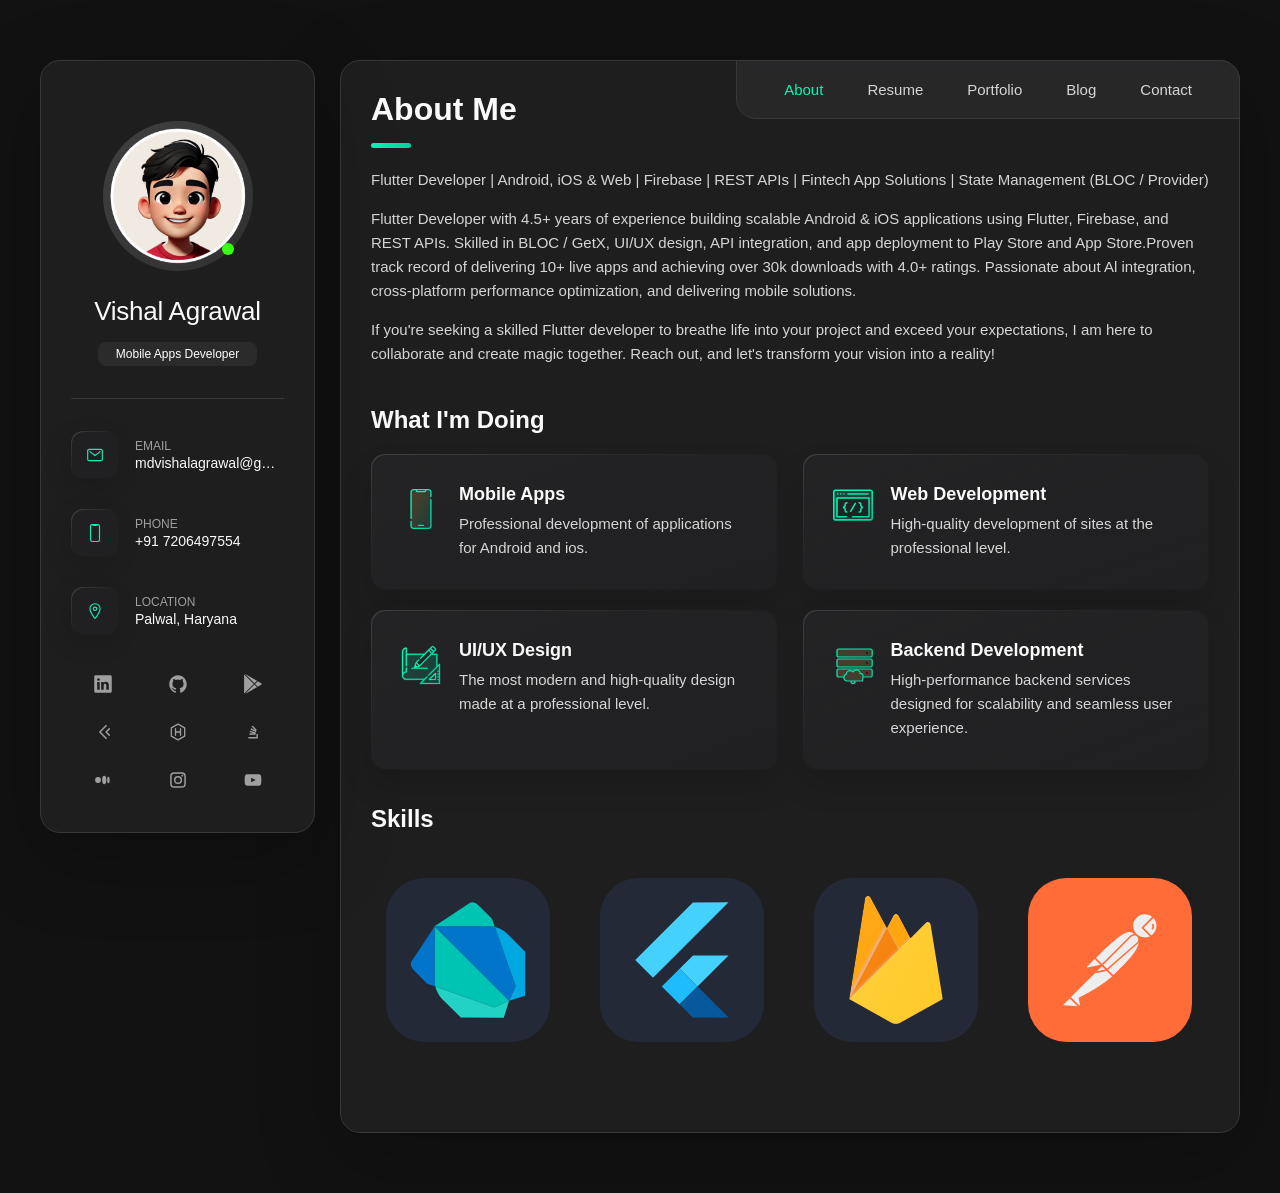
==== commit 0a780f9c: "new changes" ====
--- a/index.html
+++ b/index.html
@@ -200,7 +200,10 @@
                         <li class="clients-item"><a href="https://flutter.dev/" target="_blank"><img alt="client logo" src="/assets/skills/Flutter.svg"></a></li>
                         <li class="clients-item"><a href="https://firebase.google.com/" target="_blank"><img alt="client logo" src="/assets/skills/Firebase.svg"></a></li>
                         <li class="clients-item"><a href="https://www.postman.com/" target="_blank"><img alt="client logo" src="/assets/skills/Postman.svg"></a></li>
-                        <li class="clients-item"><a href="https://www.figma.com/" target="_blank"><img alt="client logo" src="/assets/skills/Figma.svg"></a></li>
+                        <li class="clients-item"><a href="https://www.canva.com/" target="_blank"><img alt="client logo" src="/assets/skills/canva.svg"></a></li>
+                        <li class="clients-item"><a href="https://www.java.com/" target="_blank"><img alt="client logo" src="/assets/skills/java.svg"></a></li>
+                        <li class="clients-item"><a href="https://www.github.com/" target="_blank"><img alt="client logo" src="/assets/skills/git.svg"></a></li>
+                        <li class="clients-item"><a href="https://www.vscode.dev/" target="_blank"><img alt="client logo" src="/assets/skills/vsCode.svg"></a></li>
                         <li class="clients-item"><a href="https://developer.android.com/studio" target="_blank"><img alt="client logo" src="/assets/skills/AndroidStudio.svg"></a></li>
                         <li class="clients-item"><a href="https://developer.apple.com/xcode/" target="_blank"><img alt="client logo" src="/assets/skills/Xcode.svg"></a></li>
                      </ul>
@@ -221,14 +224,14 @@
                      </div>
                      <ol class="timeline-list">
                         <li class="timeline-item">
-                           <h4 class="h4 timeline-item-title">Nihareeka College of Management and Information Technology</h4>
-                           <p class="timeline-text">Bachelor of Science in Computer Science and Information Technology (B.Sc. CSIT)</p>
-                           <span>2017 — 2021</span>
+                           <h4 class="h4 timeline-item-title">Advanced Institute of Technology & Management (Palwal), affiliated with J.C. Bose University of Science and Technology, YMCA, Faridabad</h4>
+                           <p class="timeline-text">Master of Computer Applications (MCA) - 8.76 CGPA</p>
+                           <span>2018 — 2021</span>
                         </li>
                         <li class="timeline-item">
-                           <h4 class="h4 timeline-item-title">Greenland International College</h4>
-                           <p class="timeline-text">+2 Science</p>
-                           <span>2015 — 2017</span>
+                           <h4 class="h4 timeline-item-title">DAV Centenary College (Faridabad)</h4>
+                           <p class="timeline-text">Bachelor of Science (B.sc.) - 74%</p>
+                           <span>2014 — 2017</span>
                         </li>
                      </ol>
                   </section>
--- a/assets/index-D-4-gm_i.css
+++ b/assets/index-D-4-gm_i.css
@@ -1,10 +1,10 @@
 :root {
 	--bg-gradient-onyx: linear-gradient(to bottom right, hsl(240, 1%, 25%) 3%, hsl(0, 0%, 19%) 97%);
 	--bg-gradient-jet: linear-gradient(to bottom right, hsla(240, 1%, 18%, .251) 0%, hsla(240, 2%, 11%, 0) 100%), hsl(240, 2%, 13%);
-	--bg-gradient-yellow-1: linear-gradient(to bottom right, hsl(45, 100%, 71%) 0%, hsla(36, 100%, 69%, 0) 50%);
-	--bg-gradient-yellow-2: linear-gradient(135deg, hsla(45, 100%, 71%, .251) 0%, hsla(35, 100%, 68%, 0) 59.86%), hsl(240, 2%, 13%);
+	--bg-gradient-yellow-1: linear-gradient(to bottom right, #08F6B6 0%, rgba(8, 246, 182, 0) 50%);
+	--bg-gradient-yellow-2: linear-gradient(135deg, rgba(0, 208, 156, .28) 0%, rgba(8, 246, 182, 0) 59.86%), hsl(240, 2%, 13%);
 	--border-gradient-onyx: linear-gradient(to bottom right, hsl(0, 0%, 25%) 0%, hsla(0, 0%, 25%, 0) 50%);
-	--text-gradient-yellow: linear-gradient(to right, hsl(45, 100%, 72%), hsl(35, 100%, 68%));
+	--text-gradient-yellow: linear-gradient(to right, #08F6B6, #00D09C);
 	--jet: hsl(0, 0%, 22%);
 	--onyx: hsl(240, 1%, 17%);
 	--eerie-black-1: hsl(240, 2%, 13%);
@@ -12,8 +12,8 @@
 	--smoky-black: hsl(0, 0%, 7%);
 	--white-1: hsl(0, 0%, 100%);
 	--white-2: hsl(0, 0%, 98%);
-	--orange-yellow-crayola: hsl(45, 100%, 72%);
-	--vegas-gold: hsl(45, 100%, 72%);
+	--orange-yellow-crayola: #08F6B6;
+	--vegas-gold: #00D09C;
 	--light-gray: hsl(0, 0%, 84%);
 	--light-gray-70: hsla(0, 0%, 84%, .7);
 	--bittersweet-shimmer: hsl(0, 43%, 51%);
@@ -253,7 +253,7 @@
 }
 
 .sidebar.active {
-	max-height: 405px
+	max-height: 425px
 }
 
 .sidebar-info {
@@ -713,6 +713,28 @@
 	animation: zoom 2s ease-in-out infinite alternate
 }
 
+.skill-card {
+	display: flex;
+	align-items: center;
+	justify-content: center;
+	width: 100%;
+	min-height: 72px;
+	padding: 12px;
+	border-radius: 16px;
+	background: var(--border-gradient-onyx);
+	color: var(--white-2);
+	font-size: var(--fs-6);
+	font-weight: var(--fw-500);
+	line-height: 1.4;
+	text-align: center;
+	transition: var(--transition-1)
+}
+
+.skill-card:hover {
+	color: var(--orange-yellow-crayola);
+	transform: translateY(-2px)
+}
+
 @keyframes zoom {
 	0% {
 		transform: scale(1)
@@ -798,7 +820,7 @@
 
 .timeline-text li:before {
 	content: "•";
-	color: gold;
+	color: var(--vegas-gold);
 	font-weight: 700;
 	display: inline-block;
 	width: 1em;
